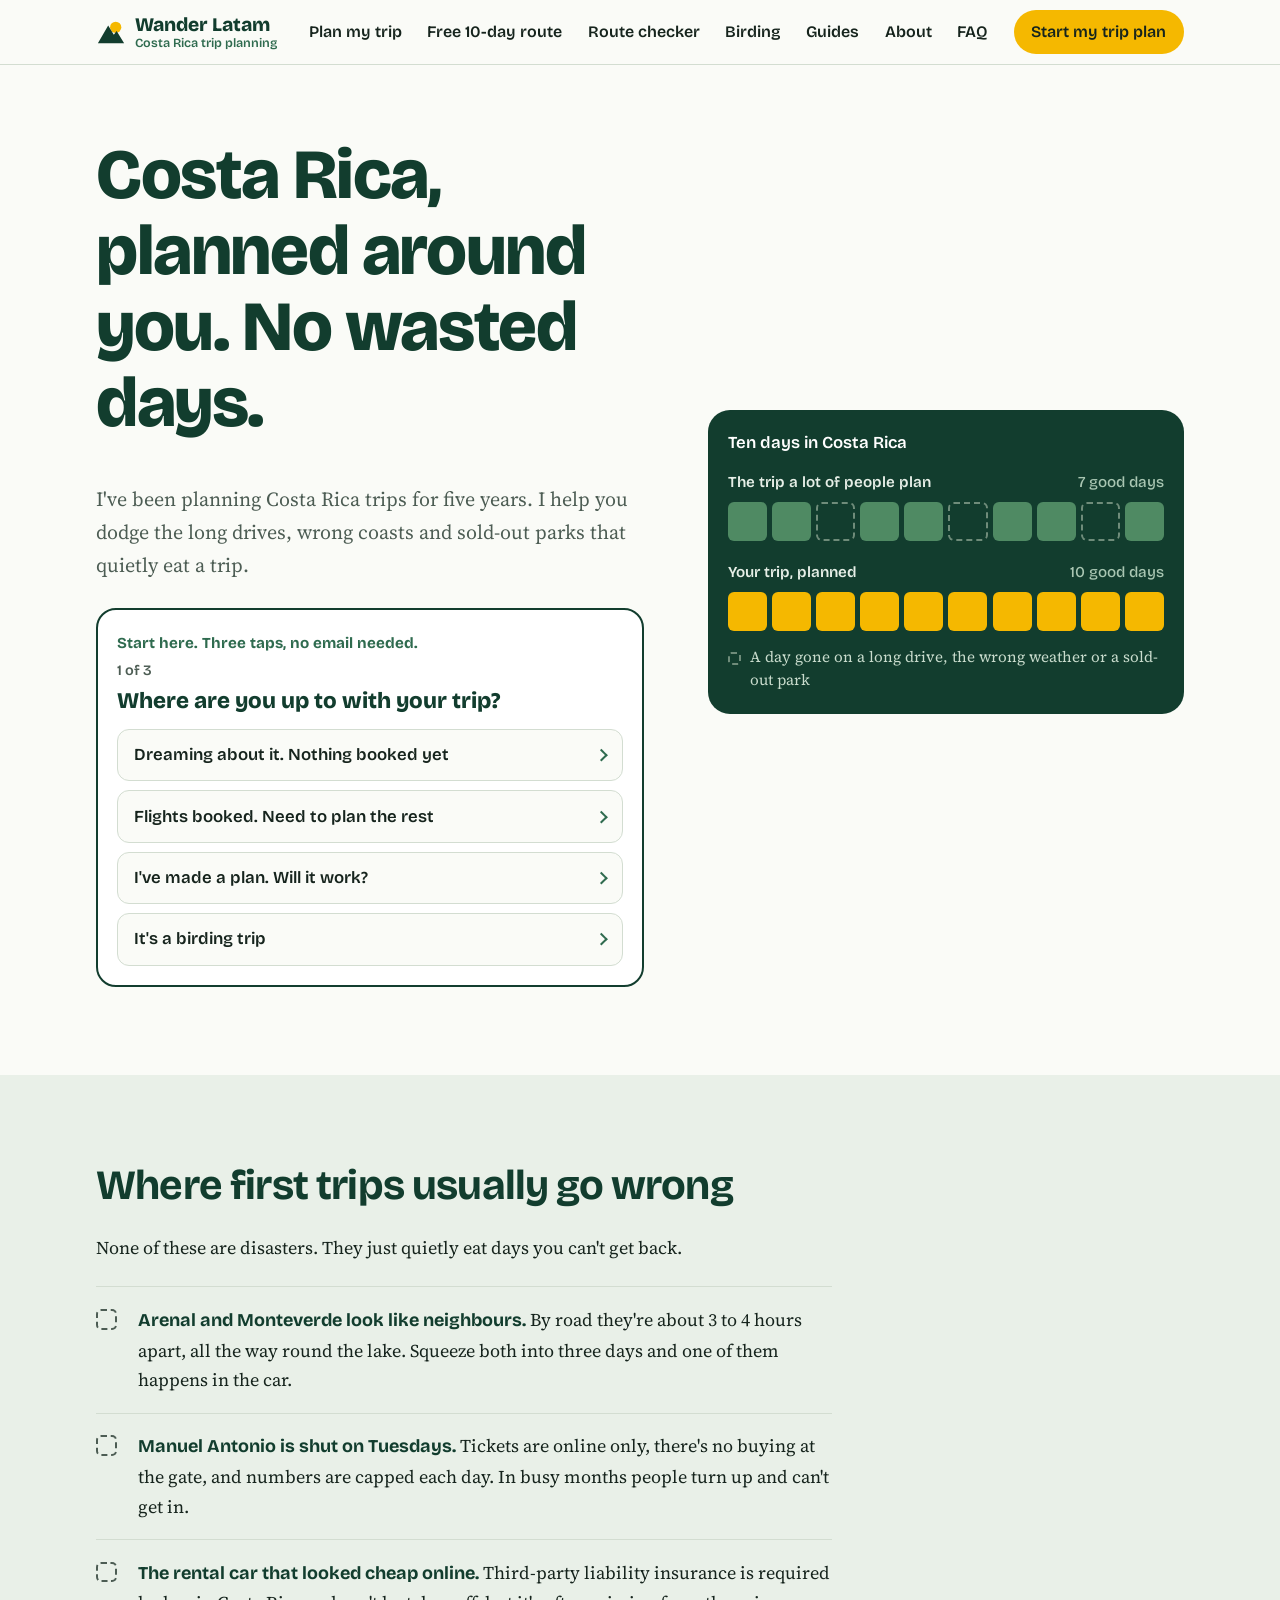
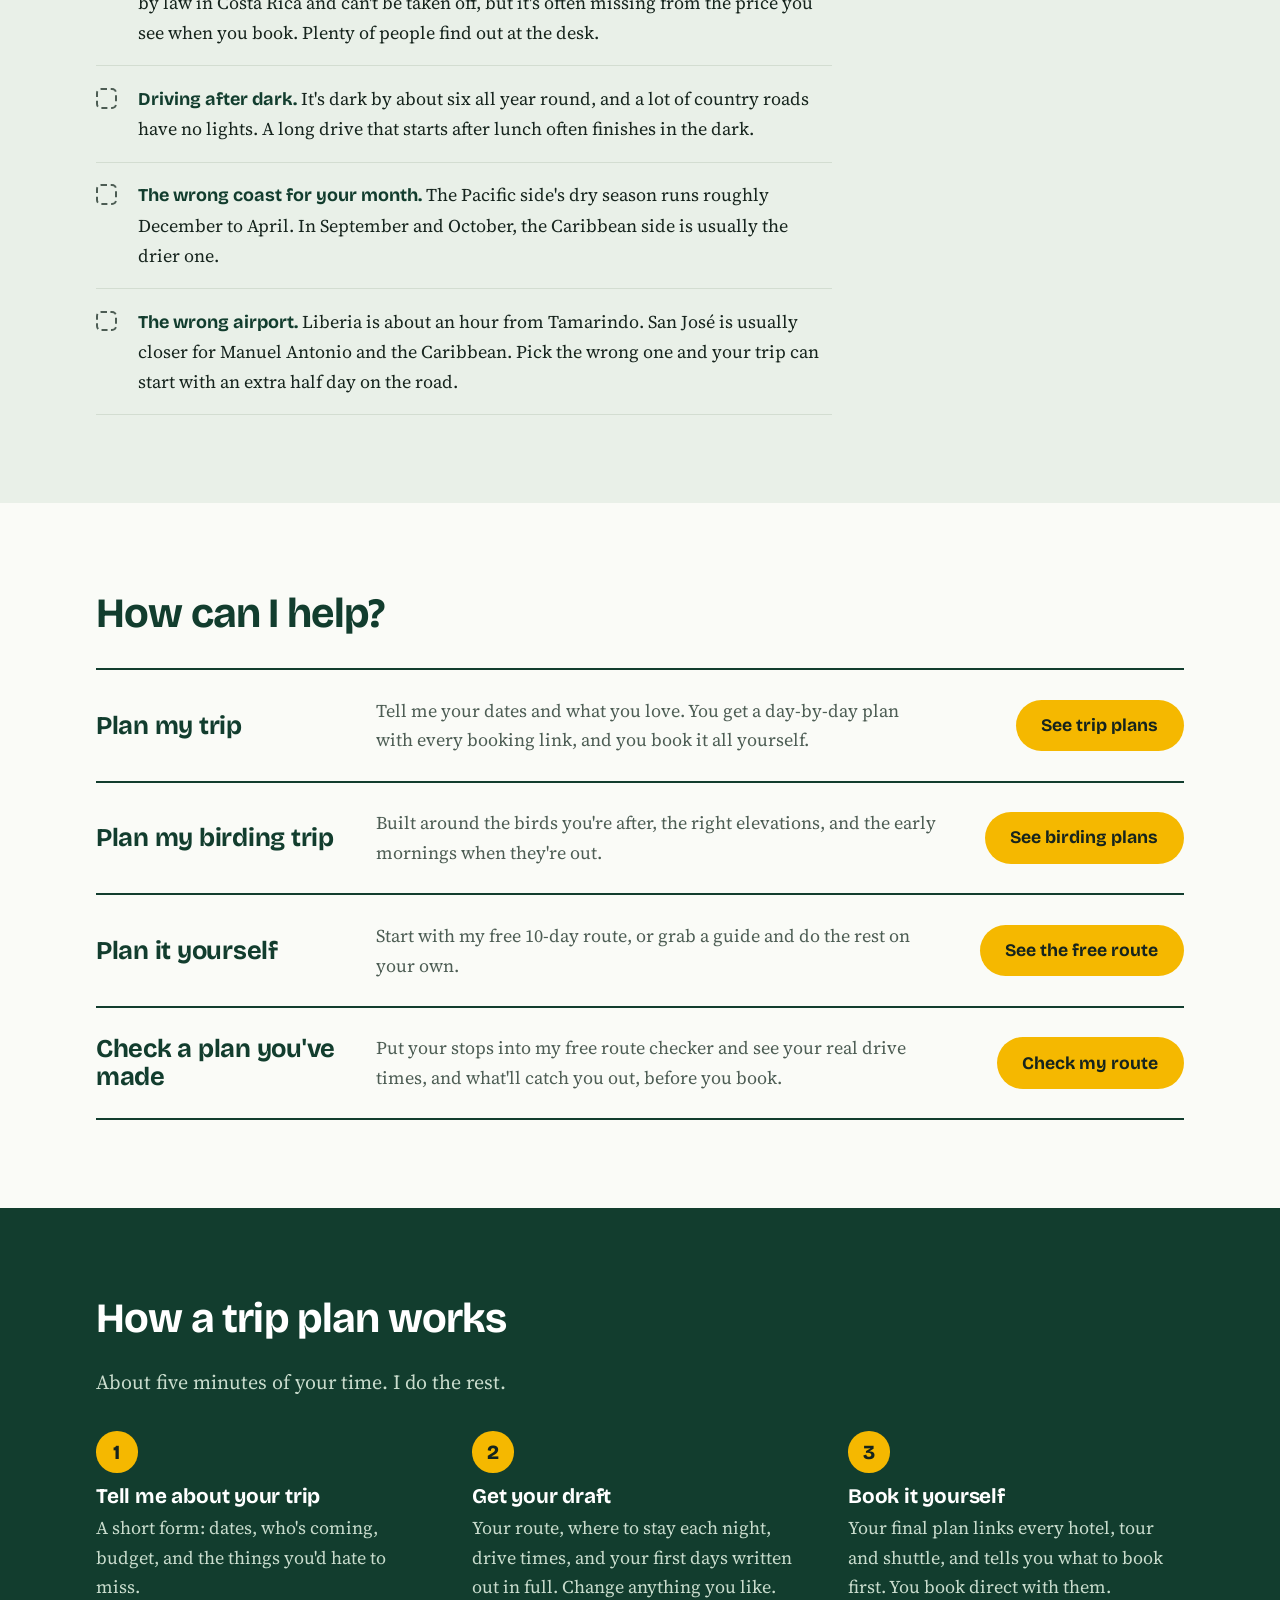
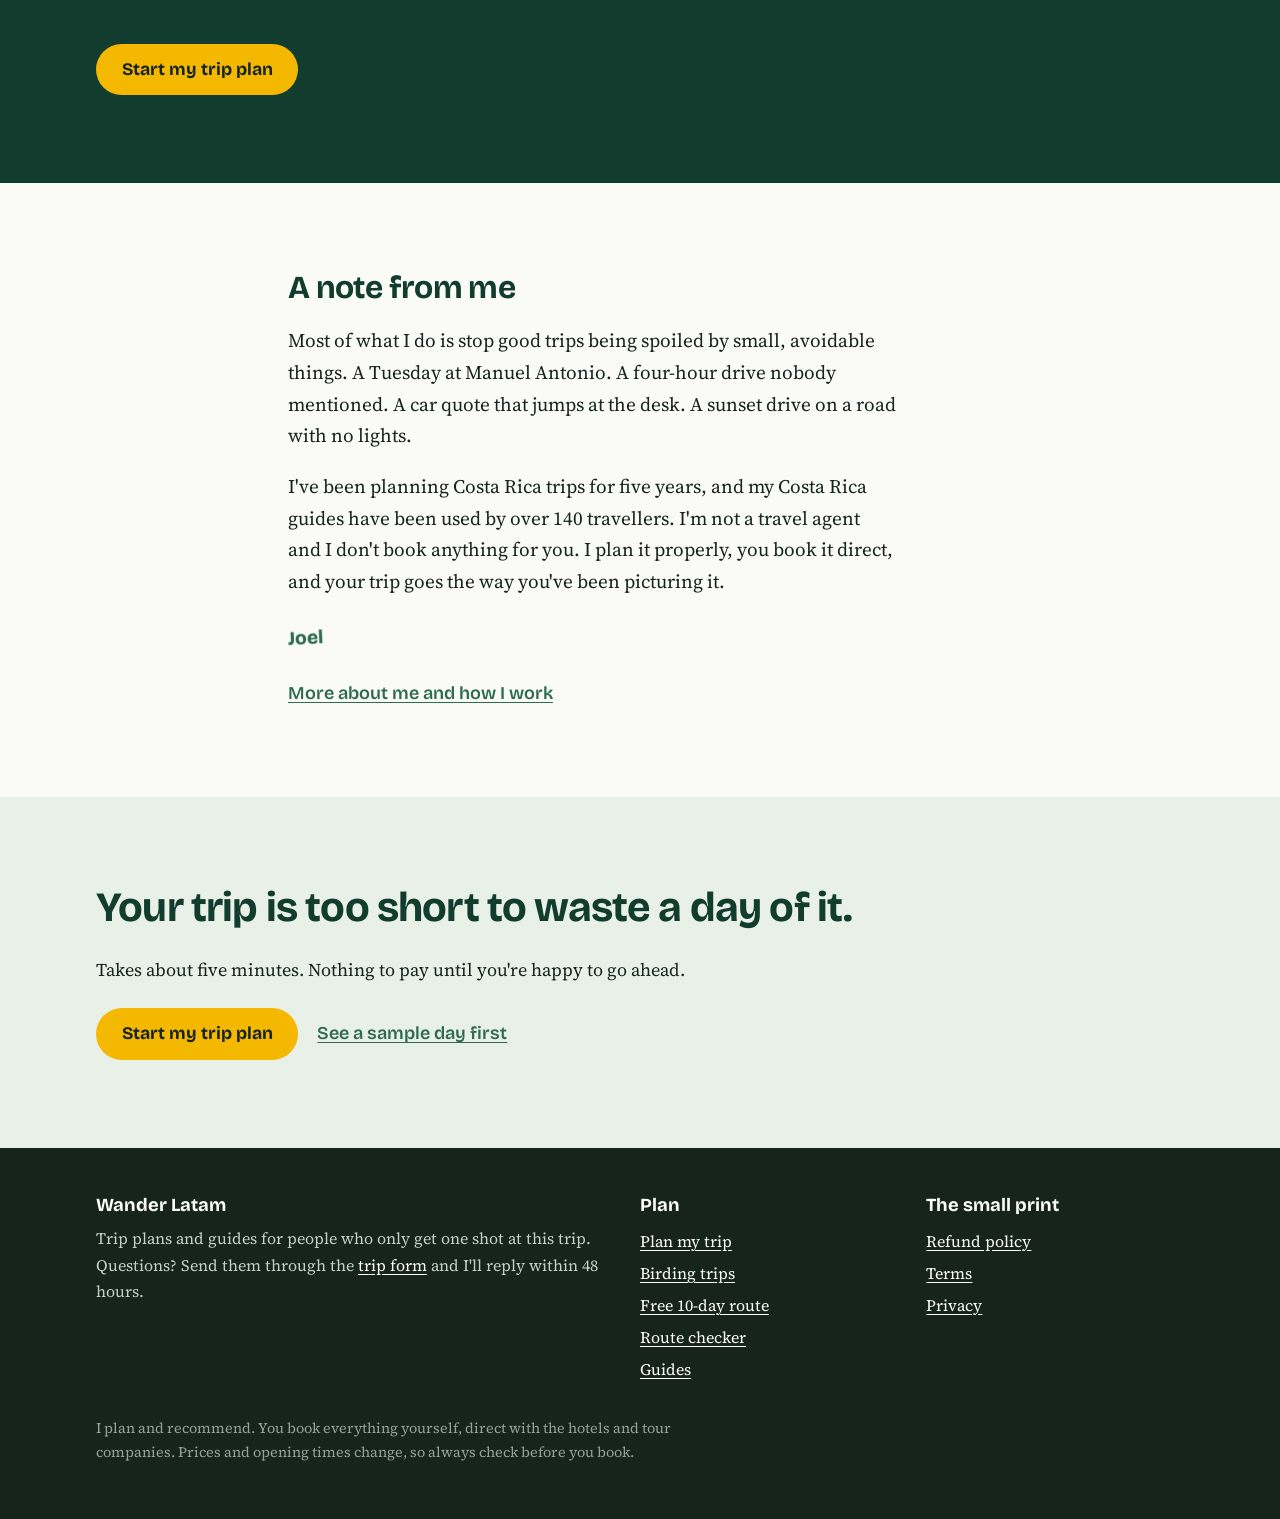
==== index.html @ 8125de7c "Wander Latam website Co-Authored-By: Claude Opus 5.5 <noreply@anthropic.com> Claude-Session: https:/" ====
<!doctype html>
<html lang="en">
<head>
<meta charset="utf-8">
<meta name="viewport" content="width=device-width, initial-scale=1">
<title>Wander Latam | Costa Rica trip plans built around you</title>
<meta name="description" content="Five years of planning Costa Rica trips. A day-by-day plan with every booking link, real drive times and the parks to book ahead. You book direct.">
<meta property="og:title" content="Wander Latam | Costa Rica trip plans built around you">
<meta property="og:description" content="Five years of planning Costa Rica trips. A day-by-day plan with every booking link, real drive times and the parks to book ahead. You book direct.">
<meta name="theme-color" content="#123d2e">
<link rel="preconnect" href="https://fonts.gstatic.com" crossorigin>
<link href="https://fonts.googleapis.com/css2?family=Bricolage+Grotesque:opsz,wght@12..96,500..800&family=Source+Serif+4:opsz,wght@8..60,400;8..60,600&display=swap" rel="stylesheet">
<link rel="stylesheet" href="assets/style.css">
<script src="assets/app.js" defer></script>
<script src="assets/tools.js" defer></script>
</head>
<body>
<div id="site-head"></div>
<main id="main">

<section class="hero">
  <div class="wrap hero-grid">
    <div>
      <h1>Costa Rica, planned around you. No wasted days.</h1>
      <p class="lead">I've been planning Costa Rica trips for five years. I help you dodge the long drives, wrong coasts and sold-out parks that quietly eat a trip.</p>
      <div class="chooser" id="chooser" aria-live="polite">
        <p class="chooser-kicker">Start here. Three taps, no email needed.</p>
        <div data-chooser-body>
          <div class="opts">
            <a class="opt" href="route.html">Dreaming about it. Nothing booked yet</a>
            <a class="opt" href="plan.html#form">Flights booked. Need to plan the rest</a>
            <a class="opt" href="check.html">I've made a plan. Will it work?</a>
            <a class="opt" href="birding.html">It's a birding trip</a>
          </div>
        </div>
      </div>
    </div>
    <div class="days" role="img" aria-label="Ten days in Costa Rica. The trip a lot of people plan loses about three days. A planned trip uses all ten.">
      <h2>Ten days in Costa Rica</h2>
      <div class="days-row">
        <div class="days-label"><span>The trip a lot of people plan</span><span>7 good days</span></div>
        <ul class="day-tiles"><li></li><li></li><li class="lost"></li><li></li><li></li><li class="lost"></li><li></li><li></li><li class="lost"></li><li></li></ul>
      </div>
      <div class="days-row yours">
        <div class="days-label"><span>Your trip, planned</span><span>10 good days</span></div>
        <ul class="day-tiles"><li class="good" style="--i:0"></li><li class="good" style="--i:1"></li><li class="good" style="--i:2"></li><li class="good" style="--i:3"></li><li class="good" style="--i:4"></li><li class="good" style="--i:5"></li><li class="good" style="--i:6"></li><li class="good" style="--i:7"></li><li class="good" style="--i:8"></li><li class="good" style="--i:9"></li></ul>
      </div>
      <ul class="days-key"><li>A day gone on a long drive, the wrong weather or a sold-out park</li></ul>
    </div>
  </div>
</section>

<section class="band-mist">
  <div class="wrap">
    <h2>Where first trips usually go wrong</h2>
    <p>None of these are disasters. They just quietly eat days you can't get back.</p>
    <ul class="losses">
      <li><strong>Arenal and Monteverde look like neighbours.</strong> By road they're about 3 to 4 hours apart, all the way round the lake. Squeeze both into three days and one of them happens in the car.</li>
      <li><strong>Manuel Antonio is shut on Tuesdays.</strong> Tickets are online only, there's no buying at the gate, and numbers are capped each day. In busy months people turn up and can't get in.</li>
      <li><strong>The rental car that looked cheap online.</strong> Third-party liability insurance is required by law in Costa Rica and can't be taken off, but it's often missing from the price you see when you book. Plenty of people find out at the desk.</li>
      <li><strong>Driving after dark.</strong> It's dark by about six all year round, and a lot of country roads have no lights. A long drive that starts after lunch often finishes in the dark.</li>
      <li><strong>The wrong coast for your month.</strong> The Pacific side's dry season runs roughly December to April. In September and October, the Caribbean side is usually the drier one.</li>
      <li><strong>The wrong airport.</strong> Liberia is about an hour from Tamarindo. San José is usually closer for Manuel Antonio and the Caribbean. Pick the wrong one and your trip can start with an extra half day on the road.</li>
    </ul>
  </div>
</section>

<section>
  <div class="wrap">
    <h2>How can I help?</h2>
    <ul class="doors">
      <li class="door">
        <h3>Plan my trip</h3>
        <p>Tell me your dates and what you love. You get a day-by-day plan with every booking link, and you book it all yourself.</p>
        <a class="btn" href="plan.html">See trip plans</a>
      </li>
      <li class="door">
        <h3>Plan my birding trip</h3>
        <p>Built around the birds you're after, the right elevations, and the early mornings when they're out.</p>
        <a class="btn" href="birding.html">See birding plans</a>
      </li>
      <li class="door">
        <h3>Plan it yourself</h3>
        <p>Start with my free 10-day route, or grab a guide and do the rest on your own.</p>
        <a class="btn" href="route.html">See the free route</a>
      </li>
      <li class="door">
        <h3>Check a plan you've made</h3>
        <p>Put your stops into my free route checker and see your real drive times, and what'll catch you out, before you book.</p>
        <a class="btn" href="check.html">Check my route</a>
      </li>
    </ul>
  </div>
</section>

<section class="band-canopy">
  <div class="wrap">
    <h2>How a trip plan works</h2>
    <p class="lead">About five minutes of your time. I do the rest.</p>
    <ol class="steps">
      <li><h3>Tell me about your trip</h3><p>A short form: dates, who's coming, budget, and the things you'd hate to miss.</p></li>
      <li><h3>Get your draft</h3><p>Your route, where to stay each night, drive times, and your first days written out in full. Change anything you like.</p></li>
      <li><h3>Book it yourself</h3><p>Your final plan links every hotel, tour and shuttle, and tells you what to book first. You book direct with them.</p></li>
    </ol>
    <div class="btn-row"><a class="btn" href="plan.html#form">Start my trip plan</a></div>
  </div>
</section>

<section>
  <div class="narrow note">
    <h2>A note from me</h2>
    <p>Most of what I do is stop good trips being spoiled by small, avoidable things. A Tuesday at Manuel Antonio. A four-hour drive nobody mentioned. A car quote that jumps at the desk. A sunset drive on a road with no lights.</p>
    <p>I've been planning Costa Rica trips for five years, and my Costa Rica guides have been used by over 140 travellers. I'm not a travel agent and I don't book anything for you. I plan it properly, you book it direct, and your trip goes the way you've been picturing it.</p>
    <p class="sign">Joel</p>
    <div class="btn-row"><a class="quiet-link" href="about.html">More about me and how I work</a></div>
  </div>
</section>

<section class="band-mist">
  <div class="wrap">
    <h2>Your trip is too short to waste a day of it.</h2>
    <p>Takes about five minutes. Nothing to pay until you're happy to go ahead.</p>
    <div class="btn-row"><a class="btn" href="plan.html#form">Start my trip plan</a><a class="quiet-link" href="plan.html#sample">See a sample day first</a></div>
  </div>
</section>
</main>
<div id="site-foot"></div>
</body>
</html>
---- assets/style.css ----
:root {
  --canopy: #123d2e;
  --moss: #2f6b4f;
  --fern: #4f8a63;
  --mist: #e9f0e8;
  --paper: #fafbf7;
  --toucan: #f5b800;
  --toucan-deep: #d99f00;
  --ink: #16241d;
  --muted: #4d5d54;
  --lost: #c6ccc4;
  --line: #d3ddd1;
  --display: "Bricolage Grotesque", "Helvetica Neue", Arial, sans-serif;
  --body: "Source Serif 4", Georgia, "Times New Roman", serif;
  --measure: 38rem;
  --wide: 68rem;
}

*,
*::before,
*::after { box-sizing: border-box; }

html { -webkit-text-size-adjust: 100%; }

body {
  margin: 0;
  background: var(--paper);
  color: var(--ink);
  font-family: var(--body);
  font-size: 1.125rem;
  line-height: 1.65;
  padding-bottom: 5rem;
}

@media (min-width: 900px) {
  body { padding-bottom: 0; }
}

img { max-width: 100%; display: block; }

a { color: var(--moss); text-underline-offset: 0.18em; }
a:hover { color: var(--canopy); }

:focus-visible {
  outline: 3px solid var(--toucan);
  outline-offset: 3px;
  border-radius: 4px;
}

h1, h2, h3 {
  font-family: var(--display);
  line-height: 1.08;
  letter-spacing: -0.02em;
  margin: 0 0 0.6em;
  color: var(--canopy);
}

h1 { font-size: clamp(2.4rem, 7vw, 4.4rem); font-weight: 800; }
h2 { font-size: clamp(1.75rem, 4.4vw, 2.6rem); font-weight: 700; }
h3 { font-size: 1.3rem; font-weight: 700; letter-spacing: -0.01em; }

p { margin: 0 0 1em; max-width: var(--measure); }

.wrap { width: min(100% - 2.5rem, var(--wide)); margin-inline: auto; }
.narrow { width: min(100% - 2.5rem, 44rem); margin-inline: auto; }

/* Header */
.site-head {
  position: sticky;
  top: 0;
  z-index: 20;
  background: rgba(250, 251, 247, 0.96);
  border-bottom: 1px solid var(--line);
}

.head-row {
  display: flex;
  align-items: center;
  justify-content: space-between;
  gap: 1rem;
  min-height: 4rem;
}

.brand {
  font-family: var(--display);
  font-weight: 800;
  font-size: 1.2rem;
  color: var(--canopy);
  text-decoration: none;
  line-height: 1;
  display: flex;
  align-items: center;
  gap: 0.55rem;
}

.brand small {
  display: block;
  font-weight: 600;
  font-size: 0.78rem;
  color: var(--moss);
  margin-top: 0.2rem;
  letter-spacing: 0;
}

.brand-mark { width: 30px; height: 30px; flex: none; }

.nav-toggle {
  font: 600 1rem var(--display);
  background: none;
  border: 2px solid var(--canopy);
  color: var(--canopy);
  border-radius: 999px;
  padding: 0.45rem 1rem;
  cursor: pointer;
}

.site-nav { display: none; }
.site-nav.open {
  display: block;
  position: absolute;
  left: 0;
  right: 0;
  top: 100%;
  background: var(--paper);
  border-bottom: 1px solid var(--line);
  padding: 0.5rem 1.25rem 1.25rem;
}

.site-nav ul { list-style: none; margin: 0; padding: 0; }
.site-nav a {
  display: block;
  font-family: var(--display);
  font-weight: 600;
  font-size: 1.15rem;
  color: var(--ink);
  text-decoration: none;
  padding: 0.7rem 0;
  border-bottom: 1px solid var(--line);
}
.site-nav a[aria-current="page"] { color: var(--moss); }

@media (min-width: 900px) {
  .nav-toggle { display: none; }
  .site-nav, .site-nav.open {
    display: block;
    position: static;
    padding: 0;
    border: 0;
    background: none;
  }
  .site-nav ul { display: flex; gap: 1.6rem; align-items: center; }
  .site-nav a { border: 0; padding: 0.3rem 0; font-size: 1rem; }
  .site-nav a.nav-cta {
    background: var(--toucan);
    color: var(--ink);
    padding: 0.55rem 1.1rem;
    border-radius: 999px;
  }
}

/* Buttons */
.btn {
  display: inline-block;
  font-family: var(--display);
  font-weight: 700;
  font-size: 1.1rem;
  text-decoration: none;
  background: var(--toucan);
  color: var(--ink);
  border: 0;
  border-radius: 999px;
  padding: 0.95rem 1.6rem;
  cursor: pointer;
  line-height: 1.2;
}
.btn:hover { background: var(--toucan-deep); color: var(--ink); }
.btn.secondary {
  background: transparent;
  border: 2px solid var(--canopy);
  color: var(--canopy);
  padding: 0.85rem 1.45rem;
}
.btn.secondary:hover { background: var(--canopy); color: var(--paper); }

.btn-row { display: flex; flex-wrap: wrap; gap: 0.8rem 1.2rem; align-items: center; margin-top: 1.5rem; }
.quiet-link { font-family: var(--display); font-weight: 600; }

/* Sticky mobile CTA */
.sticky-cta {
  position: fixed;
  left: 0.75rem;
  right: 0.75rem;
  bottom: 0.75rem;
  z-index: 30;
  text-align: center;
  box-shadow: 0 6px 24px rgba(18, 61, 46, 0.25);
  transform: translateY(160%);
  transition: transform 0.25s ease-out;
}
.sticky-cta.show { transform: none; }
@media (prefers-reduced-motion: reduce) { .sticky-cta { transition: none; } }
@media (min-width: 900px) { .sticky-cta { display: none; } }

/* Sections */
section { padding: 3.5rem 0; }
@media (min-width: 900px) { section { padding: 5.5rem 0; } }

.band-mist { background: var(--mist); }
.band-canopy { background: var(--canopy); color: #e6efe7; }
.band-canopy h2, .band-canopy h3 { color: #fff; }
.band-canopy a { color: var(--toucan); }
.band-canopy a.btn, .band-canopy a.btn:hover { color: var(--ink); }

.lead { font-size: 1.25rem; color: var(--muted); }
.band-canopy .lead { color: #c9dccd; }

/* Hero */
.hero { padding-top: 2.5rem; }
.hero-grid { display: grid; gap: 2.5rem; }
@media (min-width: 900px) {
  .hero { padding-top: 4.5rem; }
  .hero-grid { grid-template-columns: 1.15fr 1fr; align-items: center; gap: 4rem; }
}

/* The ten-day strip: the signature element */
.days {
  background: var(--canopy);
  color: #e6efe7;
  border-radius: 22px;
  padding: 1.5rem 1.25rem 1.4rem;
}
.days h2 {
  color: #fff;
  font-size: 1.05rem;
  letter-spacing: 0;
  margin-bottom: 1.1rem;
  font-weight: 600;
}
.days-row { margin-bottom: 1.2rem; }
.days-row:last-of-type { margin-bottom: 0.4rem; }
.days-label {
  font-family: var(--display);
  font-weight: 600;
  font-size: 0.95rem;
  margin-bottom: 0.45rem;
  display: flex;
  justify-content: space-between;
  gap: 1rem;
}
.days-label span:last-child { color: #a9c6b2; font-weight: 500; }
.day-tiles {
  display: grid;
  grid-template-columns: repeat(10, 1fr);
  gap: 5px;
  list-style: none;
  margin: 0;
  padding: 0;
}
.day-tiles li {
  aspect-ratio: 1;
  border-radius: 6px;
  background: var(--fern);
  position: relative;
}
.day-tiles li.good { background: var(--toucan); }
.day-tiles li.lost { background: transparent; border: 2px dashed #6f8c7a; }
.days-key {
  list-style: none;
  padding: 0;
  margin: 0.9rem 0 0;
  font-size: 0.95rem;
  color: #c9dccd;
  line-height: 1.5;
}
.days-key li { padding-left: 1.4rem; position: relative; }
.days-key li::before {
  content: "";
  position: absolute;
  left: 0;
  top: 0.4em;
  width: 0.8rem;
  height: 0.8rem;
  border: 2px dashed #6f8c7a;
  border-radius: 3px;
}

@media (prefers-reduced-motion: no-preference) {
  .days-row.yours .day-tiles li {
    animation: fill 0.5s ease-out both;
    animation-delay: calc(0.6s + var(--i) * 0.07s);
  }
  @keyframes fill {
    from { background: var(--fern); transform: scale(0.85); }
    to { background: var(--toucan); transform: scale(1); }
  }
}

/* Problem list */
.losses { list-style: none; padding: 0; margin: 1.5rem 0 0; max-width: 46rem; }
.losses li {
  padding: 1.1rem 0 1.1rem 2.6rem;
  border-top: 1px solid var(--line);
  position: relative;
}
.losses li:last-child { border-bottom: 1px solid var(--line); }
.losses li::before {
  content: "";
  position: absolute;
  left: 0;
  top: 1.35rem;
  width: 1.3rem;
  height: 1.3rem;
  border: 2px dashed var(--muted);
  border-radius: 5px;
}
.losses strong { font-family: var(--display); font-weight: 700; color: var(--canopy); }

/* Doors: three routes, stacked rows not cards */
.doors { list-style: none; padding: 0; margin: 2rem 0 0; }
.door {
  display: grid;
  gap: 0.6rem;
  padding: 1.6rem 0;
  border-top: 2px solid var(--canopy);
}
.door:last-child { border-bottom: 2px solid var(--canopy); }
.door h3 { margin: 0; font-size: 1.6rem; }
.door p { margin: 0; color: var(--muted); }
.door .btn { justify-self: start; margin-top: 0.4rem; }
@media (min-width: 900px) {
  .door { grid-template-columns: 15rem 1fr 13rem; align-items: center; gap: 2.5rem; }
  .door .btn { margin: 0; justify-self: end; }
}

/* Steps (a real sequence) */
.steps { list-style: none; padding: 0; margin: 2rem 0 0; counter-reset: step; display: grid; gap: 1.8rem; }
@media (min-width: 900px) { .steps { grid-template-columns: repeat(3, 1fr); gap: 2.5rem; } }
.steps li { counter-increment: step; }
.steps li::before {
  content: counter(step);
  display: grid;
  place-items: center;
  width: 2.6rem;
  height: 2.6rem;
  border-radius: 50%;
  background: var(--toucan);
  color: var(--ink);
  font: 800 1.25rem var(--display);
  margin-bottom: 0.8rem;
}
.steps h3 { margin-bottom: 0.3rem; }
.steps p { color: var(--muted); }
.band-canopy .steps p { color: #c9dccd; }

/* Plain lists */
.ticks { list-style: none; padding: 0; margin: 1.2rem 0 0; max-width: 44rem; }
.ticks li { padding: 0.45rem 0 0.45rem 2rem; position: relative; }
.ticks li::before {
  content: "";
  position: absolute;
  left: 0.2rem;
  top: 0.95rem;
  width: 0.95rem;
  height: 0.55rem;
  border-left: 3px solid var(--moss);
  border-bottom: 3px solid var(--moss);
  transform: rotate(-45deg);
}
.band-canopy .ticks li::before { border-color: var(--toucan); }

/* Proof */
.proof {
  font-family: var(--display);
  font-size: clamp(1.5rem, 4vw, 2.2rem);
  font-weight: 700;
  color: var(--canopy);
  line-height: 1.2;
  max-width: 34rem;
  margin: 0;
}

/* Prices */
.price-table { width: 100%; border-collapse: collapse; margin: 1.5rem 0 0.8rem; max-width: 46rem; }
.price-table th, .price-table td { text-align: left; padding: 1rem 0.5rem 1rem 0; border-bottom: 1px solid var(--line); vertical-align: top; }
.price-table th { font-family: var(--display); font-weight: 700; color: var(--canopy); font-size: 1.1rem; }
.price-table td.amt { text-align: right; white-space: nowrap; font-family: var(--display); font-weight: 800; font-size: 1.3rem; color: var(--canopy); }
.price-table .sub { display: block; font-family: var(--body); font-weight: 400; font-size: 1rem; color: var(--muted); }
.price-note { font-size: 0.95rem; color: var(--muted); }

.currency-pick {
  display: inline-flex;
  align-items: center;
  gap: 0.5rem;
  font-size: 0.95rem;
  color: var(--muted);
}
.currency-pick select {
  font: 600 0.95rem var(--display);
  padding: 0.35rem 0.6rem;
  border: 1.5px solid var(--line);
  border-radius: 8px;
  background: #fff;
  color: var(--ink);
}

/* Promise */
.promise {
  border-left: 6px solid var(--toucan);
  padding: 0.4rem 0 0.4rem 1.3rem;
  font-family: var(--display);
  font-weight: 600;
  font-size: 1.35rem;
  line-height: 1.35;
  color: var(--canopy);
  max-width: 40rem;
  margin: 1.5rem 0;
}

/* Sample day: shaped like a real plan page */
.sample {
  background: #fff;
  border: 1px solid var(--line);
  border-radius: 18px;
  padding: 1.6rem 1.3rem;
  max-width: 44rem;
  margin-top: 1.5rem;
}
.sample h3 { font-size: 1.5rem; margin-bottom: 0.3rem; }
.sample .stay { color: var(--muted); margin-bottom: 1.2rem; }
.timeline { list-style: none; padding: 0; margin: 0; }
.timeline li { display: grid; grid-template-columns: 5.2rem 1fr; gap: 0.8rem; padding: 0.85rem 0; border-top: 1px solid var(--line); }
.timeline time { font-family: var(--display); font-weight: 800; color: var(--moss); }
.timeline p { margin: 0; }
.sample .plan-b { margin-top: 1rem; padding: 1rem; background: var(--mist); border-radius: 12px; }
.sample .plan-b p { margin: 0 0 0.4rem; }
.sample .plan-b p:last-child { margin: 0; }
.tag { font-family: var(--display); font-weight: 700; color: var(--canopy); }

/* Form */
.trip-form {
  background: #fff;
  border: 1px solid var(--line);
  border-radius: 18px;
  padding: 1.6rem 1.3rem;
  max-width: 40rem;
}
.progress { display: flex; gap: 6px; margin-bottom: 1.4rem; }
.progress span { flex: 1; height: 6px; border-radius: 3px; background: var(--line); }
.progress span.done { background: var(--moss); }
.step-title { font-family: var(--display); font-weight: 700; font-size: 1.4rem; color: var(--canopy); margin: 0 0 1rem; }
.field { margin-bottom: 1.3rem; border: 0; padding: 0; }
.field > label:not(.choice), .field legend {
  display: block;
  font-family: var(--display);
  font-weight: 700;
  font-size: 1.05rem;
  margin-bottom: 0.45rem;
  color: var(--ink);
  padding: 0;
}
.field input[type="text"],
.field input[type="email"],
.field select,
.field textarea {
  width: 100%;
  font: 1.05rem var(--body);
  padding: 0.8rem 0.9rem;
  border: 1.5px solid #b9c6b7;
  border-radius: 10px;
  background: #fff;
  color: var(--ink);
}
.field textarea { min-height: 8rem; resize: vertical; }
.field input:focus, .field select:focus, .field textarea:focus { border-color: var(--moss); outline: 3px solid rgba(245, 184, 0, 0.55); outline-offset: 1px; }
.choice { display: flex; align-items: flex-start; gap: 0.7rem; padding: 0.75rem 0.9rem; border: 1.5px solid var(--line); border-radius: 10px; margin-bottom: 0.5rem; cursor: pointer; }
.choice input { margin-top: 0.35rem; width: 1.15rem; height: 1.15rem; accent-color: var(--moss); flex: none; }
.choice:has(input:checked) { border-color: var(--moss); background: var(--mist); }
.hint { font-size: 0.95rem; color: var(--muted); margin: 0.3rem 0 0; }
.form-nav { display: flex; gap: 0.8rem; justify-content: space-between; align-items: center; margin-top: 1.5rem; flex-wrap: wrap; }
.form-error { color: #8a2c12; font-weight: 600; margin: 0.8rem 0 0; }
.form-done h3 { font-size: 1.6rem; }
.optional { font-weight: 500; color: var(--muted); font-size: 0.95rem; }

/* FAQ */
.faq details { border-top: 1px solid var(--line); padding: 1rem 0; max-width: 44rem; }
.faq details:last-child { border-bottom: 1px solid var(--line); }
.faq summary {
  font-family: var(--display);
  font-weight: 700;
  font-size: 1.15rem;
  color: var(--canopy);
  cursor: pointer;
  list-style: none;
  padding-right: 2rem;
  position: relative;
}
.faq summary::-webkit-details-marker { display: none; }
.faq summary::after {
  content: "+";
  position: absolute;
  right: 0.2rem;
  top: -0.1rem;
  font-size: 1.5rem;
  color: var(--moss);
}
.faq details[open] summary::after { content: "\2212"; }
.faq details p { margin: 0.8rem 0 0; }

/* Guides */
.guide { display: grid; gap: 1.5rem; padding: 2.2rem 0; border-top: 2px solid var(--canopy); }
.guide:last-of-type { border-bottom: 2px solid var(--canopy); }
@media (min-width: 900px) { .guide { grid-template-columns: 15rem 1fr; gap: 3rem; } }
.cover {
  aspect-ratio: 3 / 4;
  border-radius: 10px;
  padding: 1.2rem;
  display: flex;
  flex-direction: column;
  justify-content: space-between;
  font-family: var(--display);
  max-width: 15rem;
}
.cover.first { background: var(--canopy); color: #fff; }
.cover.bird { background: var(--toucan); color: var(--canopy); }
.cover b { font-size: 1.45rem; line-height: 1.1; font-weight: 800; }
.cover span { font-size: 0.9rem; font-weight: 600; }
.status { font-family: var(--display); font-weight: 700; color: var(--moss); }

/* Footer */
.site-foot { background: var(--ink); color: #c5d1c8; padding: 3rem 0 2.5rem; font-size: 1rem; }
.site-foot a { color: #fff; }
.foot-grid { display: grid; gap: 1.8rem; }
@media (min-width: 900px) { .foot-grid { grid-template-columns: 2fr 1fr 1fr; } }
.site-foot h2 { color: #fff; font-size: 1.15rem; letter-spacing: 0; margin-bottom: 0.6rem; }
.site-foot ul { list-style: none; margin: 0; padding: 0; line-height: 2; }
.small { font-size: 0.9rem; color: #93a59a; margin-top: 2rem; }

/* Prose pages */
.prose h2 { margin-top: 2rem; font-size: 1.6rem; }
.prose ul { padding-left: 1.2rem; max-width: var(--measure); }
.page-head { padding-top: 2.5rem; padding-bottom: 1rem; }
@media (min-width: 900px) { .page-head { padding-top: 4rem; } }

.visually-hidden {
  position: absolute !important;
  width: 1px; height: 1px;
  overflow: hidden;
  clip: rect(0 0 0 0);
  white-space: nowrap;
}

/* Note from Joel */
.note h2 { font-size: clamp(1.5rem, 3.6vw, 2rem); }
.note p { font-size: 1.2rem; }
.sign {
  font-family: var(--display);
  font-weight: 800;
  font-size: 1.6rem;
  color: var(--moss);
  margin: 0.4rem 0 0;
  transform: rotate(-3deg);
  transform-origin: left;
  display: inline-block;
}

/* Free route */
.route { list-style: none; padding: 0; margin: 0; position: relative; }
.route li {
  position: relative;
  padding: 0 0 2.4rem 2.6rem;
  border-left: 3px solid var(--line);
  margin-left: 0.7rem;
}
.route li:last-child { border-left-color: transparent; padding-bottom: 0; }
.route li::before {
  content: "";
  position: absolute;
  left: -0.8rem;
  top: 0.15rem;
  width: 1.3rem;
  height: 1.3rem;
  border-radius: 50%;
  background: var(--toucan);
  border: 3px solid var(--paper);
  box-shadow: 0 0 0 2px var(--toucan);
}
.route h2 { font-size: clamp(1.4rem, 3.4vw, 1.8rem); margin-bottom: 0.3rem; }
.route .nights { font-family: var(--display); font-weight: 700; color: var(--moss); margin: 0 0 0.2rem; }
.route .drive {
  display: inline-block;
  font-family: var(--display);
  font-weight: 600;
  font-size: 0.98rem;
  background: var(--mist);
  color: var(--canopy);
  border-radius: 8px;
  padding: 0.3rem 0.65rem;
  margin: 0 0 0.8rem;
}
.callout {
  margin-top: 3rem;
  background: var(--canopy);
  color: #e6efe7;
  border-radius: 20px;
  padding: 1.8rem 1.4rem;
}
.callout h2 { color: #fff; font-size: 1.6rem; }
.callout p { color: #c9dccd; }
.callout .quiet-link { color: var(--toucan); }

.price-big { font-family: var(--display); font-weight: 800; font-size: 1.4rem; color: var(--canopy); }
.cover.dark { background: #2a3b33; color: #e6efe7; }

/* Trip kinds */
.kinds { list-style: none; padding: 0; margin: 1.5rem 0 0; display: grid; gap: 1.6rem; }
@media (min-width: 900px) { .kinds { grid-template-columns: repeat(2, 1fr); gap: 2rem 3rem; } }
.kinds li { border-top: 2px solid var(--canopy); padding-top: 1rem; }
.kinds h3 { margin-bottom: 0.3rem; }
.kinds p { margin: 0; color: var(--muted); }

/* Example request */
.example { display: grid; gap: 1.8rem; margin-top: 1.5rem; }
@media (min-width: 900px) { .example { grid-template-columns: 1fr 1fr; gap: 3rem; } }
.example blockquote {
  margin: 0.5rem 0 0;
  background: #fff;
  border: 1px solid var(--line);
  border-radius: 16px 16px 16px 4px;
  padding: 1.1rem 1.2rem;
  font-style: italic;
}
.example .tag { margin: 0; }

/* Places list */
.places { margin: 1.2rem 0 0; }
.places dt { font-family: var(--display); font-weight: 700; color: var(--canopy); font-size: 1.15rem; margin-top: 1.2rem; }
.places dd { margin: 0.2rem 0 0; max-width: var(--measure); }

/* Pricing extras and quote */
.price-table tr.pick th, .price-table tr.pick td { background: var(--mist); }
.price-table tr.pick th { padding-left: 0.8rem; border-radius: 10px 0 0 10px; }
.price-table tr.pick td { padding-right: 0.8rem; border-radius: 0 10px 10px 0; }
.extras { list-style: none; padding: 0; margin: 0.6rem 0 1.4rem; max-width: 46rem; }
.extras li { padding: 0.4rem 0; color: var(--muted); }
.extras b { color: var(--canopy); font-family: var(--display); }
.quote {
  border: 2px solid var(--moss);
  background: var(--mist);
  border-radius: 14px;
  padding: 1rem 1.1rem;
  margin: 1.2rem 0 0.4rem;
}
.quote p { margin: 0 0 0.35rem; }
.quote p:last-child { margin: 0; }
.quote .q-price { font-family: var(--display); font-weight: 800; font-size: 1.5rem; color: var(--canopy); }
.quote .q-small { font-size: 0.95rem; color: var(--muted); }
.form-done .quote { margin-top: 1.2rem; }

/* ---------- start-here chooser ---------- */
.chooser{background:#fff;border:2px solid var(--canopy);border-radius:20px;padding:1.3rem 1.2rem 1.2rem;margin-top:1.6rem;max-width:36rem}
.chooser-kicker{font-family:var(--display);font-weight:700;font-size:0.95rem;color:var(--moss);margin:0 0 0.2rem}
.chooser-count{font-family:var(--display);font-weight:600;font-size:0.9rem;color:var(--muted);margin:0 0 0.3rem}
.chooser-q{font-family:var(--display);font-weight:800;font-size:1.4rem;line-height:1.2;color:var(--canopy);margin:0 0 0.9rem}
.opts{display:grid;gap:0.55rem}
.opt{display:block;width:100%;text-align:left;font:600 1.05rem var(--display);color:var(--ink);background:var(--paper);border:1.5px solid var(--line);border-radius:12px;padding:0.9rem 2.4rem 0.9rem 1rem;cursor:pointer;position:relative;line-height:1.3}
.opt::after{content:"";position:absolute;right:1rem;top:50%;width:0.55rem;height:0.55rem;border-right:2.5px solid var(--moss);border-top:2.5px solid var(--moss);transform:translateY(-50%) rotate(45deg)}
.opt:hover,.opt:focus-visible{border-color:var(--moss);background:var(--mist)}
.chooser-back{background:none;border:0;font:600 0.95rem var(--display);color:var(--moss);text-decoration:underline;text-underline-offset:0.18em;padding:0.8rem 0 0;cursor:pointer}
.chooser-echo{font-style:italic;color:var(--muted)}
.chooser-tips{background:var(--mist);border-radius:14px;padding:1rem 1.1rem;margin:0 0 1rem}
.chooser-tips .tag{margin:0 0 0.4rem}
.chooser-tips ol{margin:0;padding-left:1.2rem}
.chooser-tips li{margin-bottom:0.5rem}
.chooser-tips li:last-child{margin-bottom:0}
.chooser-alt{font-size:1rem;color:var(--muted);margin:1rem 0 0}
.chooser .btn-row{margin-top:0.8rem}

/* ---------- route checker ---------- */
.checker{background:#fff;border:1px solid var(--line);border-radius:18px;padding:1.4rem 1.2rem;max-width:44rem}
.checker .field select{width:100%}
.stops{list-style:none;margin:0 0 0.8rem;padding:0;counter-reset:stop}
.stop{display:grid;grid-template-columns:1fr auto;gap:0.5rem 0.8rem;align-items:center;padding:0.8rem 0;border-top:1px solid var(--line);counter-increment:stop}
.stop select{grid-column:1 / -1;font:1.05rem var(--body);padding:0.75rem 0.9rem;border:1.5px solid #b9c6b7;border-radius:10px;background:#fff;color:var(--ink);width:100%}
.nights-pick{display:flex;align-items:center;gap:0.6rem;font-family:var(--display)}
.nights-pick button{width:2.6rem;height:2.6rem;border-radius:50%;border:2px solid var(--canopy);background:#fff;color:var(--canopy);font:700 1.3rem var(--display);cursor:pointer;line-height:1}
.nights-pick span{min-width:5.2rem;text-align:center}
.stop-x{background:none;border:0;color:var(--muted);font:600 0.95rem var(--display);text-decoration:underline;cursor:pointer;justify-self:end}
.add-stop{background:none;border:2px dashed var(--moss);color:var(--moss);font:700 1rem var(--display);border-radius:12px;padding:0.8rem 1rem;width:100%;cursor:pointer;margin-bottom:1.3rem}
.checker-result{margin-top:2rem;max-width:44rem}
.verdict{border-radius:16px;padding:1.2rem 1.2rem 1rem;margin-bottom:1.2rem}
.verdict p{margin:0 0 0.3rem}
.verdict-title{font-family:var(--display);font-weight:800;font-size:1.7rem;line-height:1.15}
.v-good{background:#e2efe1;border:2px solid var(--moss)}
.v-good .verdict-title{color:var(--canopy)}
.v-warn{background:#fff6dc;border:2px solid var(--toucan)}
.v-warn .verdict-title{color:#6b4e00}
.v-bad{background:#fbe9e3;border:2px solid #c0573a}
.v-bad .verdict-title{color:#8a2c12}
.stats{display:grid;grid-template-columns:repeat(2,1fr);gap:0.6rem;margin:0 0 1.6rem}
@media (min-width:700px){.stats{grid-template-columns:repeat(4,1fr)}}
.stats div{background:var(--mist);border-radius:12px;padding:0.7rem 0.8rem}
.stats dt{font-size:0.9rem;color:var(--muted)}
.stats dd{margin:0;font:800 1.45rem var(--display);color:var(--canopy)}
.legs{list-style:none;padding:0;margin:0 0 1.6rem}
.legs li{display:flex;justify-content:space-between;gap:1rem;padding:0.6rem 0;border-bottom:1px solid var(--line)}
.legs b{font-family:var(--display);white-space:nowrap;color:var(--canopy)}
.flags{list-style:none;padding:0;margin:0 0 1.6rem}
.flags li{padding:0.8rem 0.9rem 0.8rem 1.1rem;border-left:5px solid var(--toucan);background:#fffaf0;border-radius:0 10px 10px 0;margin-bottom:0.6rem}
.flags li.f-bad{border-left-color:#c0573a;background:#fdf3ef}
.flags li.f-tip{border-left-color:var(--moss);background:var(--mist)}
.checker-result h3{margin-top:0.4rem}
.checker-result .callout h3{color:#fff;font-size:1.5rem}
.checker-result .callout .chooser-alt{color:#c9dccd}
.checker-result .callout .chooser-alt a{color:var(--toucan)}

/* ---------- guide landing ---------- */
.guide-hero{display:grid;gap:2rem}
@media (min-width:900px){.guide-hero{grid-template-columns:1.2fr 1fr;align-items:center;gap:4rem}}
.guide-hero .cover{max-width:17rem;width:100%;box-shadow:0 18px 40px rgba(18,61,46,0.22)}
.buy-box{display:flex;flex-wrap:wrap;align-items:center;gap:0.8rem 1.4rem;margin-top:1.4rem}
.buy-box .price-big{font-size:1.8rem}
.buy-meta{font-size:0.95rem;color:var(--muted);margin:0.6rem 0 0}
.fit{display:grid;gap:1.5rem;margin-top:1.5rem}
@media (min-width:900px){.fit{grid-template-columns:1fr 1fr;gap:3rem}}
.fit h3{margin-bottom:0.4rem}
.fit ul{margin:0;padding-left:1.2rem}
.fit li{margin-bottom:0.4rem}
.ladder{list-style:none;padding:0;margin:1.5rem 0 0;max-width:46rem;border-radius:18px;overflow:hidden}
.ladder li{padding:1.1rem 1.2rem;color:#fff}
.ladder li:nth-child(1){background:#2a3b33}
.ladder li:nth-child(2){background:var(--canopy)}
.ladder li:nth-child(3){background:var(--moss)}
.ladder .band{font-family:var(--display);font-weight:800;font-size:1.15rem;margin:0}
.ladder .alt{font-family:var(--display);font-weight:600;color:var(--toucan);font-size:0.95rem;margin:0 0 0.3rem}
.ladder p{margin:0;color:#dfeae1}
.from-guide{font-size:0.95rem;color:var(--muted);margin-top:0.7rem}
.tool-card{border-top:2px solid var(--canopy);padding:1.6rem 0}
.tool-card:last-child{border-bottom:2px solid var(--canopy)}
.tool-card .label{font-family:var(--display);font-weight:700;font-size:0.9rem;color:var(--moss);margin:0 0 0.2rem;text-transform:uppercase;letter-spacing:0.06em}
a.opt{text-decoration:none}
.chooser,.checker-result{scroll-margin-top:5.5rem}
.tpl-label{font-family:var(--display);font-weight:700;font-size:0.95rem;color:var(--moss);margin:0 0 0.5rem}
.tpl-row{display:flex;flex-wrap:wrap;gap:0.45rem;margin-bottom:1.4rem}
.tpl{font:600 0.95rem var(--display);color:var(--canopy);background:var(--mist);border:1.5px solid var(--line);border-radius:999px;padding:0.5rem 0.9rem;cursor:pointer}
.tpl:hover{border-color:var(--moss)}
.stop{grid-template-columns:1fr auto}
.stop-tools{grid-column:1 / -1;display:flex;gap:0.4rem;align-items:center}
.stop-move{width:2.2rem;height:2.2rem;border-radius:8px;border:1.5px solid var(--line);background:#fff;color:var(--canopy);font:700 1rem var(--display);cursor:pointer}
.stop-tools .stop-x{margin-left:auto}
.verdict{display:flex;gap:1rem;align-items:center}
.score{flex:none;width:5.2rem;height:5.2rem;border-radius:50%;background:#fff;display:flex;align-items:baseline;justify-content:center;padding-top:1.35rem;font-family:var(--display)}
.score b{font-size:1.9rem;font-weight:800;line-height:1}
.score span{font-size:0.85rem;font-weight:700;color:var(--muted)}
.v-good .score b{color:var(--canopy)}.v-warn .score b{color:#6b4e00}.v-bad .score b{color:#8a2c12}
.route-map{display:block;width:100%;max-width:34rem;height:auto;margin:0 0 1.6rem;background:#fff;border:1px solid var(--line);border-radius:16px}
.m-land{fill:var(--mist);stroke:var(--fern);stroke-width:1.5}
.m-line{fill:none;stroke:var(--canopy);stroke-width:3.5;stroke-linejoin:round;stroke-linecap:round;stroke-dasharray:9 7}
.m-stop{fill:var(--toucan);stroke:#fff;stroke-width:3}
.m-num{font:800 15px var(--display);fill:var(--ink);text-anchor:middle}
.m-label{font:700 15px var(--display);fill:var(--canopy);paint-order:stroke;stroke:#fff;stroke-width:4px}
.m-air{fill:var(--canopy)}
.m-airlabel{font-size:13px}
.m-sea{font:italic 16px var(--body);fill:#7f9a88}
.days-sum{margin:0 0 0.7rem}
.trip-days{list-style:none;padding:0;margin:0 0 0.7rem;display:grid;grid-template-columns:repeat(auto-fill,minmax(2.3rem,1fr));gap:6px;max-width:34rem}
.trip-days li{aspect-ratio:1;border-radius:8px;display:flex;align-items:flex-end;justify-content:flex-start;padding:0.2rem 0.3rem;font:700 0.75rem var(--display)}
.trip-days li span{opacity:0.75}
.t-full{background:var(--toucan);color:var(--ink)}
.t-short{background:#cfe3d2;color:var(--canopy)}
.t-half{background:var(--fern);color:#fff}
.t-lost{background:transparent;border:2px dashed #8a9b90;color:var(--muted)}
.trip-key{list-style:none;padding:0;margin:0 0 1.8rem;display:flex;flex-wrap:wrap;gap:0.4rem 1rem;font-size:0.9rem;color:var(--muted)}
.trip-key li{display:flex;align-items:center;gap:0.4rem;background:none;border:0}
.trip-key li::before{content:"";width:0.95rem;height:0.95rem;border-radius:4px;display:inline-block}
.trip-key li.t-full::before{background:var(--toucan)}.trip-key li.t-short::before{background:#cfe3d2}.trip-key li.t-half::before{background:var(--fern)}.trip-key li.t-lost::before{border:2px dashed #8a9b90}
.better{background:#fff;border:2px solid var(--moss);border-radius:14px;padding:1rem 1.1rem;margin:0 0 1.8rem;max-width:44rem}
.better p{margin:0 0 0.7rem}
.legs li span small{display:block;font-size:0.88rem;color:var(--muted)}
.wx b{font-weight:600;font-family:var(--body);text-align:right}
.wx b.w0{color:var(--moss)}.wx b.w1{color:#6b4e00}.wx b.w2{color:#8a2c12}
.share-row{display:flex;flex-wrap:wrap;align-items:center;gap:0.8rem;margin:1.5rem 0 0}
.share-msg{font-size:0.95rem;color:var(--moss);word-break:break-all}
.trip-key li.t-full,.trip-key li.t-short,.trip-key li.t-half,.trip-key li.t-lost{background:none;border:0;color:var(--muted)}
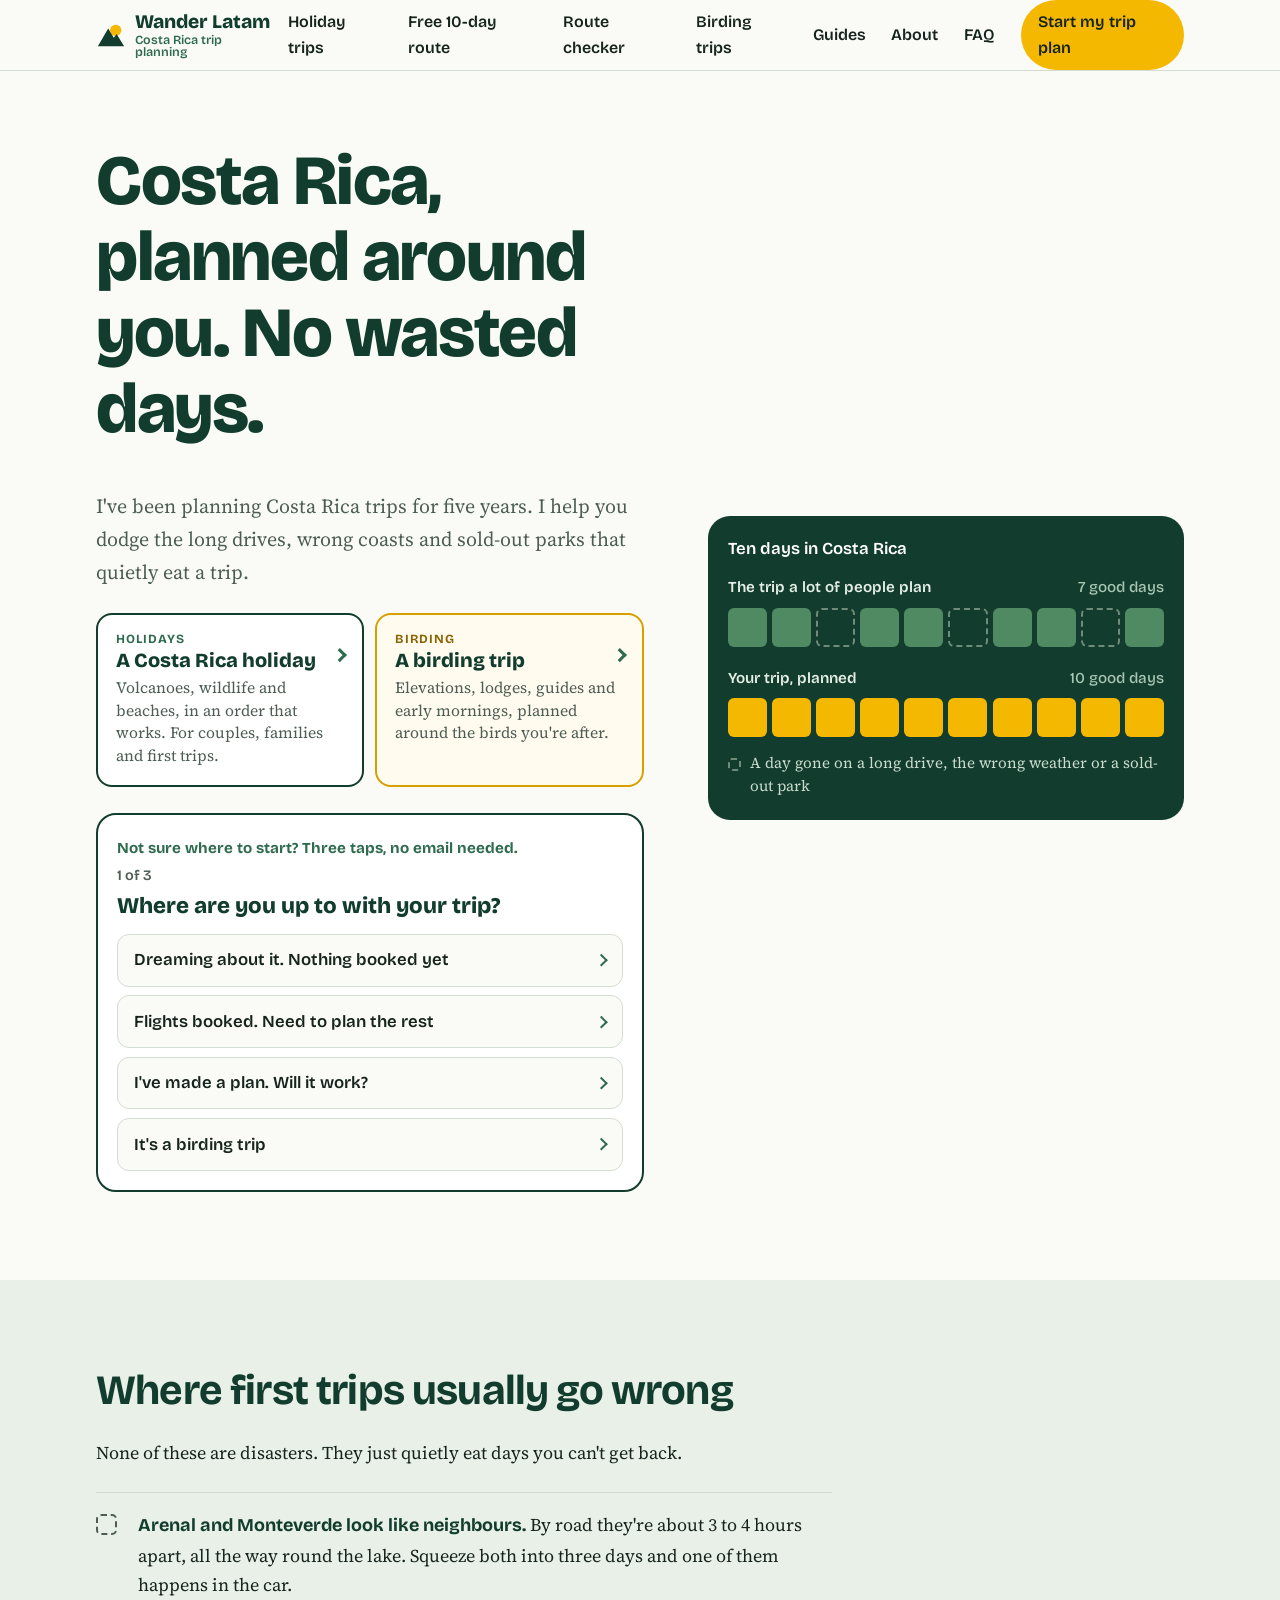
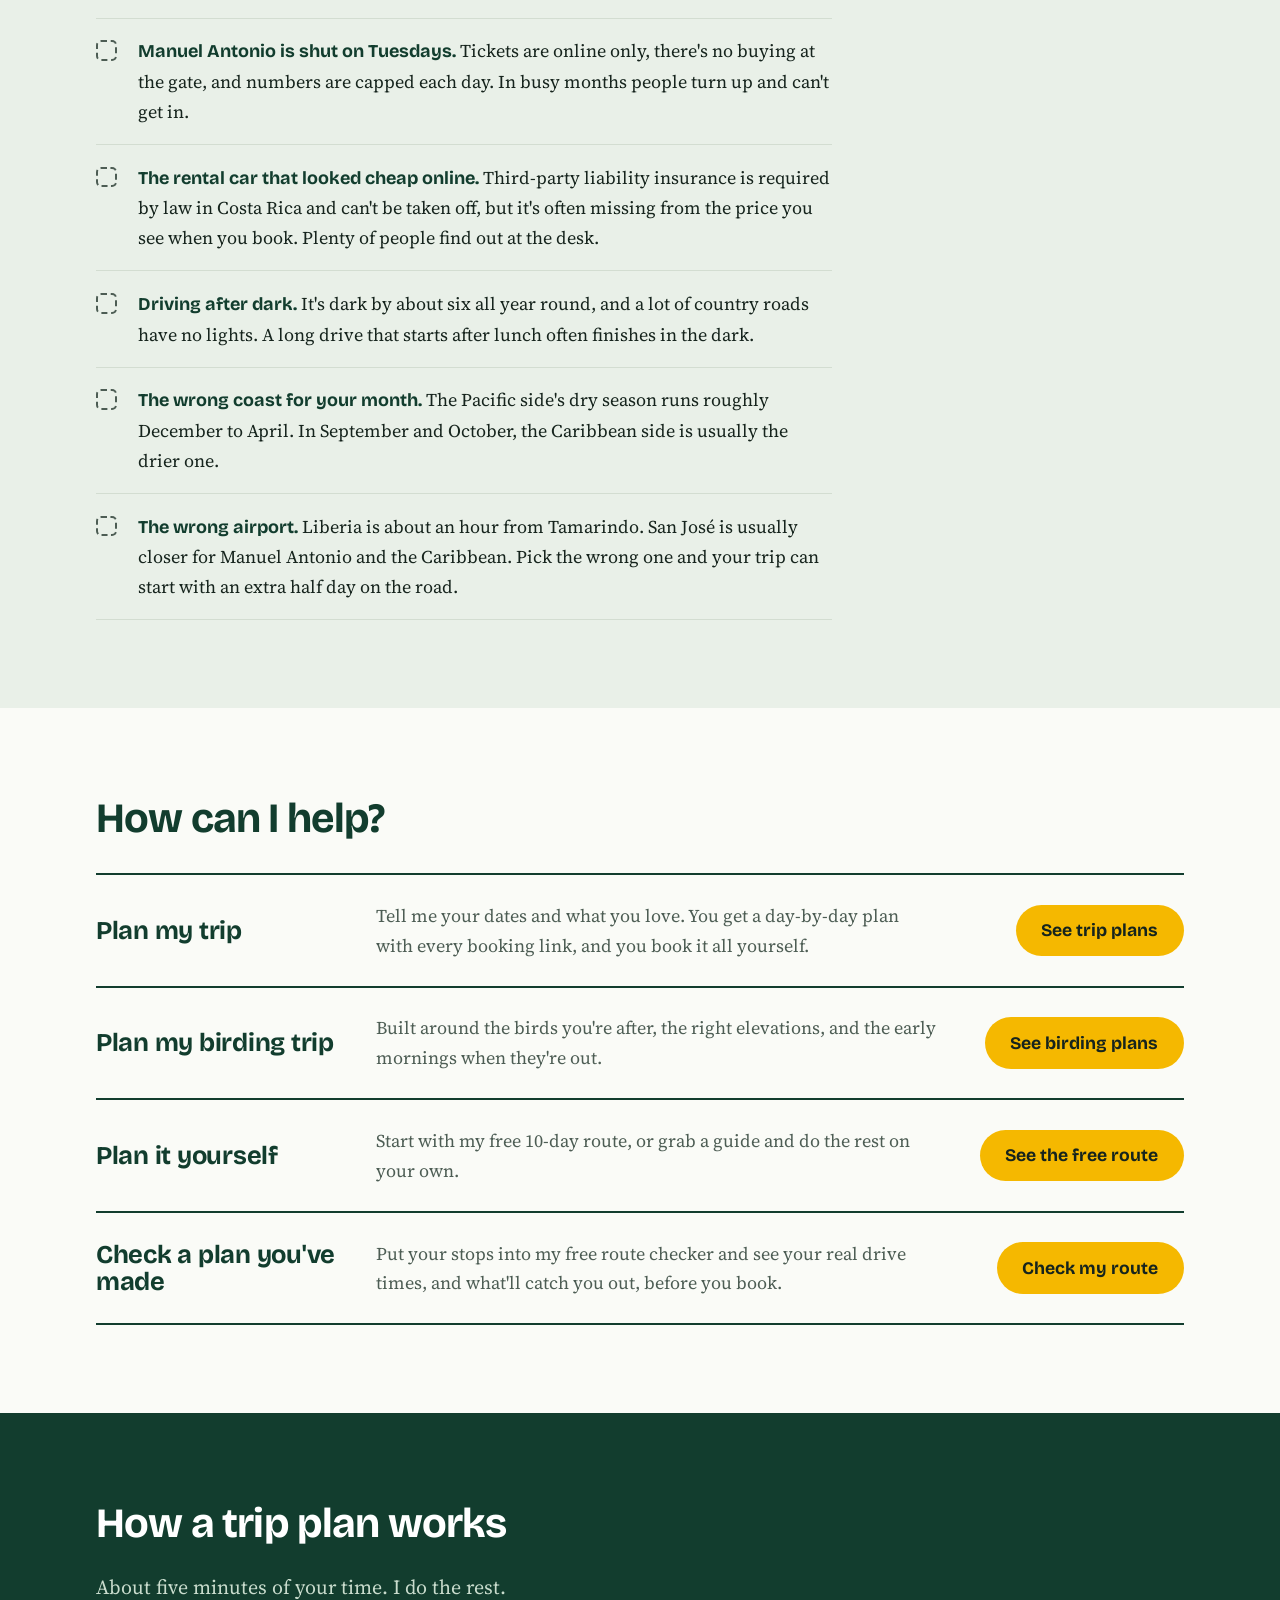
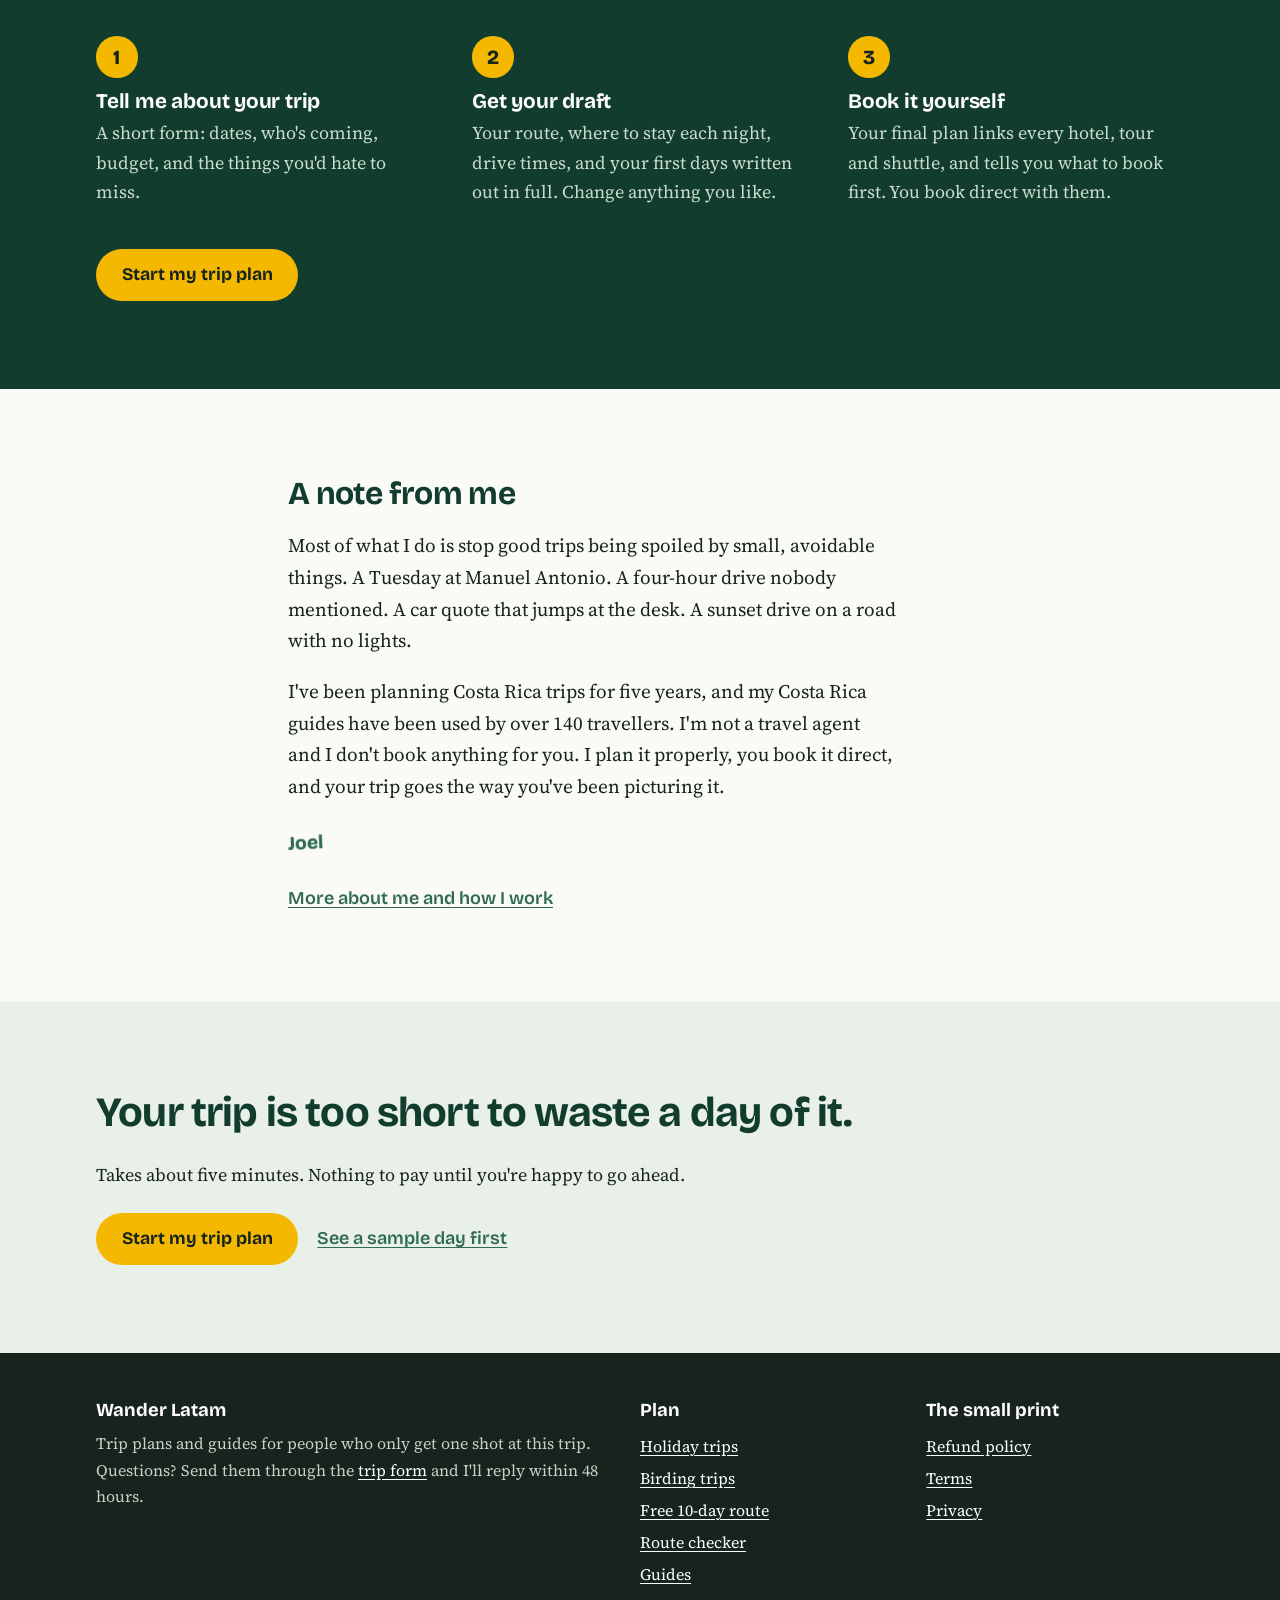
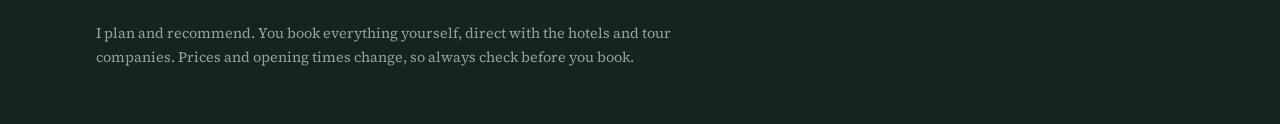
==== commit 2cdd9b7e: "Separate holiday and birding sections Co-Authored-By: Claude Opus 5.5 <noreply@anthropic.com> Claude" ====
--- a/index.html
+++ b/index.html
@@ -23,14 +23,18 @@
     <div>
       <h1>Costa Rica, planned around you. No wasted days.</h1>
       <p class="lead">I've been planning Costa Rica trips for five years. I help you dodge the long drives, wrong coasts and sold-out parks that quietly eat a trip.</p>
+      <div class="paths">
+        <a class="path" href="plan.html"><span class="path-tag">Holidays</span><b>A Costa Rica holiday</b><span>Volcanoes, wildlife and beaches, in an order that works. For couples, families and first trips.</span></a>
+        <a class="path path-bird" href="birding.html"><span class="path-tag">Birding</span><b>A birding trip</b><span>Elevations, lodges, guides and early mornings, planned around the birds you're after.</span></a>
+      </div>
       <div class="chooser" id="chooser" aria-live="polite">
-        <p class="chooser-kicker">Start here. Three taps, no email needed.</p>
+        <p class="chooser-kicker">Not sure where to start? Three taps, no email needed.</p>
         <div data-chooser-body>
           <div class="opts">
             <a class="opt" href="route.html">Dreaming about it. Nothing booked yet</a>
             <a class="opt" href="plan.html#form">Flights booked. Need to plan the rest</a>
             <a class="opt" href="check.html">I've made a plan. Will it work?</a>
-            <a class="opt" href="birding.html">It's a birding trip</a>
+            <a class="opt" href="birding.html#form">It's a birding trip</a>
           </div>
         </div>
       </div>
--- a/assets/style.css
+++ b/assets/style.css
@@ -781,3 +781,23 @@
 .share-row{display:flex;flex-wrap:wrap;align-items:center;gap:0.8rem;margin:1.5rem 0 0}
 .share-msg{font-size:0.95rem;color:var(--moss);word-break:break-all}
 .trip-key li.t-full,.trip-key li.t-short,.trip-key li.t-half,.trip-key li.t-lost{background:none;border:0;color:var(--muted)}
+.paths{display:grid;gap:0.7rem;margin-top:1.5rem;max-width:36rem}
+@media (min-width:600px){.paths{grid-template-columns:1fr 1fr}}
+.path{display:block;text-decoration:none;color:var(--ink);background:#fff;border:2px solid var(--canopy);border-radius:16px;padding:1rem 1.1rem 1.1rem;position:relative}
+.path:hover{background:var(--mist);color:var(--ink)}
+.path b{display:block;font:800 1.25rem var(--display);color:var(--canopy);margin:0.15rem 0 0.3rem;padding-right:1.5rem}
+.path span{display:block;font-size:0.98rem;color:var(--muted);line-height:1.45}
+.path .path-tag{font:700 0.78rem var(--display);text-transform:uppercase;letter-spacing:0.08em;color:var(--moss)}
+.path::after{content:"";position:absolute;right:1.1rem;top:2.2rem;width:0.6rem;height:0.6rem;border-right:3px solid var(--moss);border-top:3px solid var(--moss);transform:rotate(45deg)}
+.path-bird{border-color:var(--toucan-deep);background:#fffbef}
+.path-bird .path-tag{color:#8a6400}
+.subnav{background:var(--canopy);overflow-x:auto;-webkit-overflow-scrolling:touch}
+.subnav .wrap{display:flex;gap:1.2rem;align-items:center;white-space:nowrap;min-height:2.9rem}
+.subnav a{color:#dfeae1;font:600 0.95rem var(--display);text-decoration:none}
+.subnav a[aria-current="page"],.subnav a:hover{color:var(--toucan)}
+.subnav-label{font:800 0.8rem var(--display);text-transform:uppercase;letter-spacing:0.1em;color:var(--toucan)}
+body.birding{font-size:1.22rem;line-height:1.7}
+body.birding .lead{font-size:1.32rem}
+body.birding .price-note,body.birding .hint{font-size:1.02rem}
+body.birding .choice span,body.birding .field input,body.birding .field select,body.birding .field textarea{font-size:1.12rem}
+.trust-line{font-family:var(--display);font-weight:600;color:var(--moss);margin-top:1.2rem}
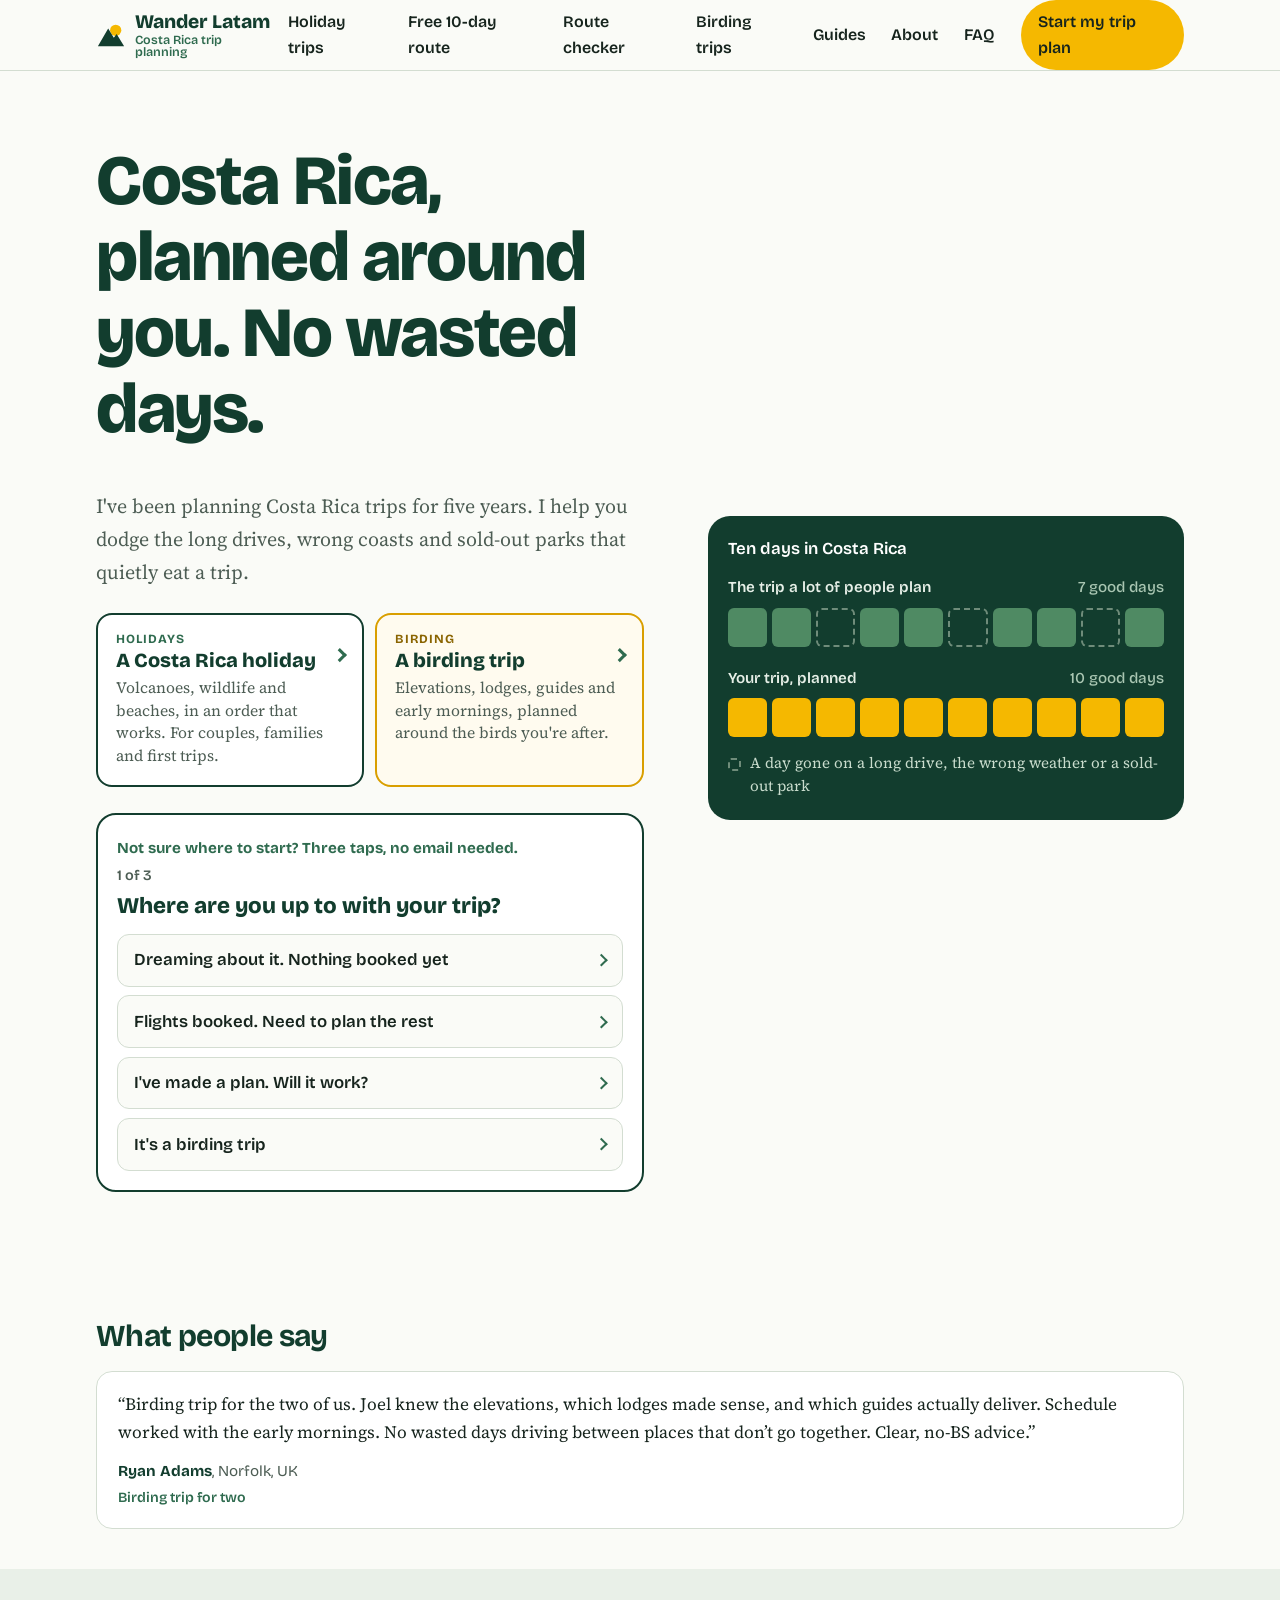
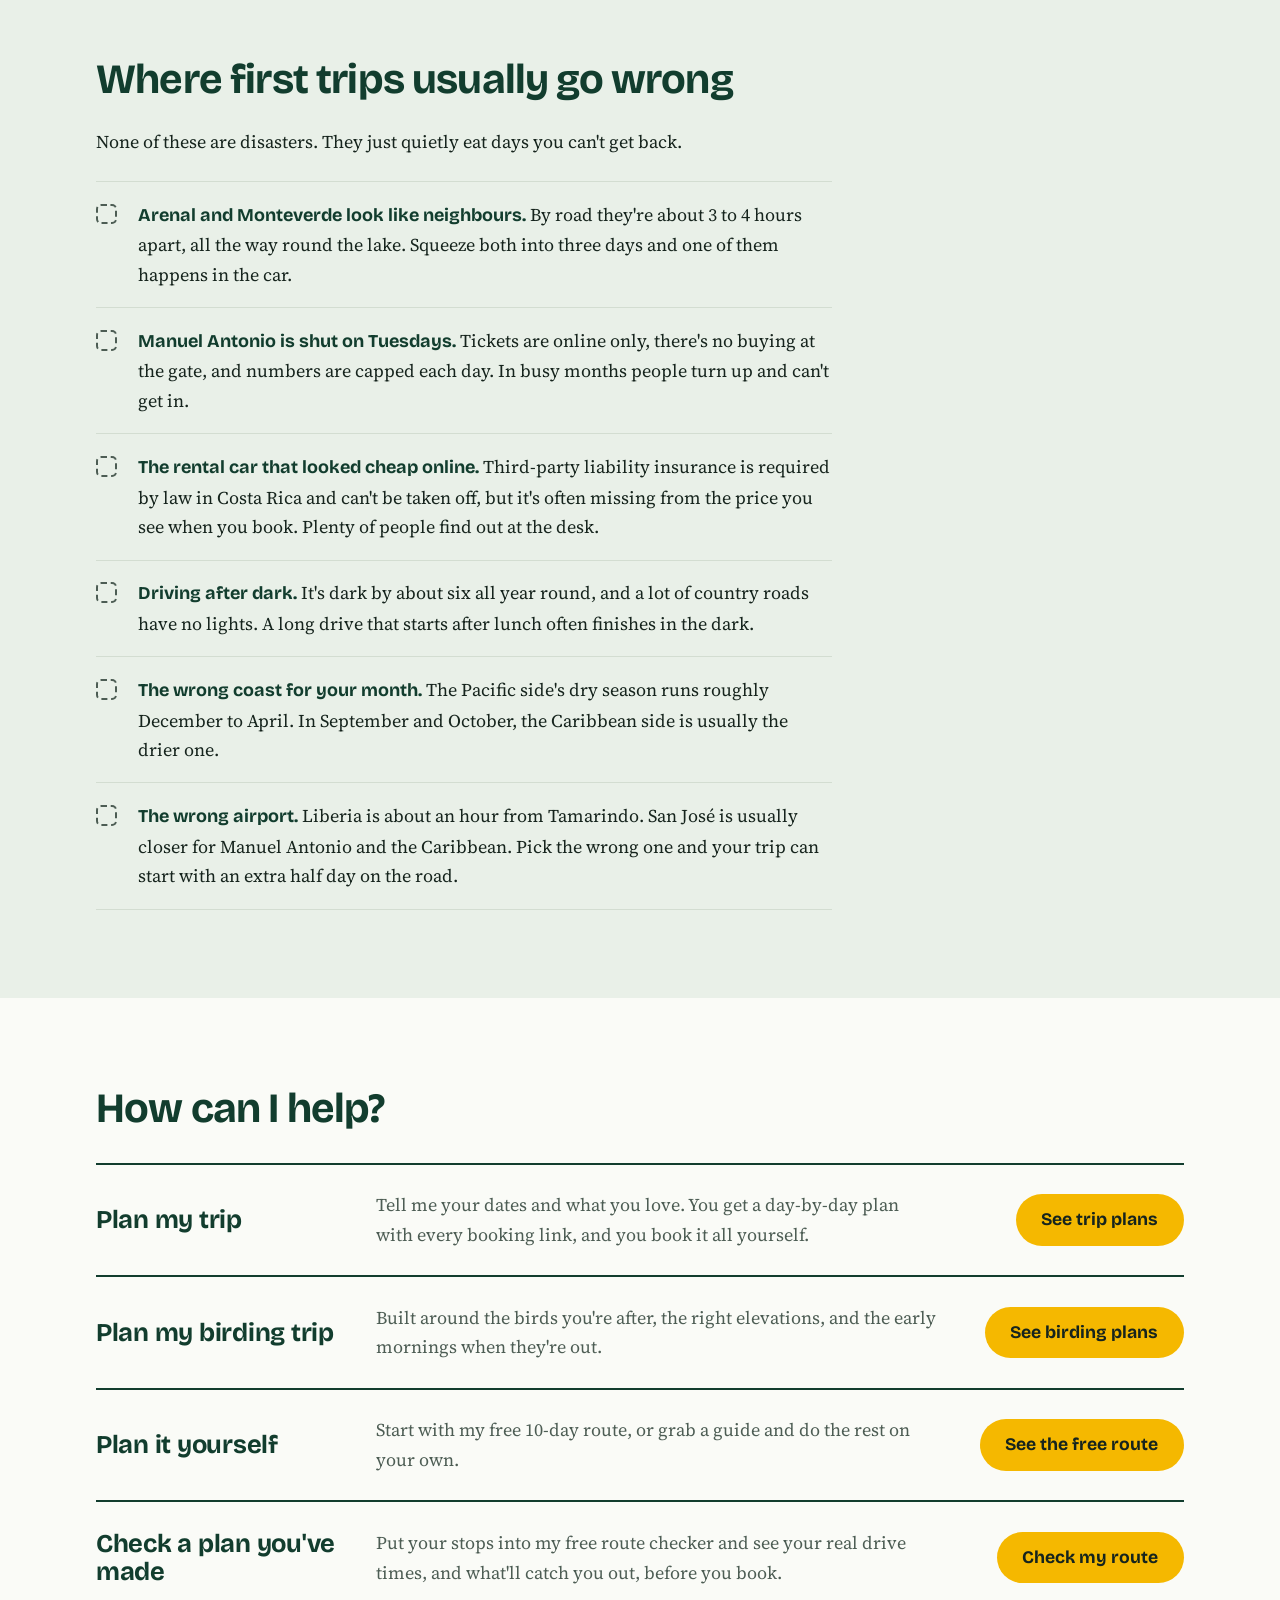
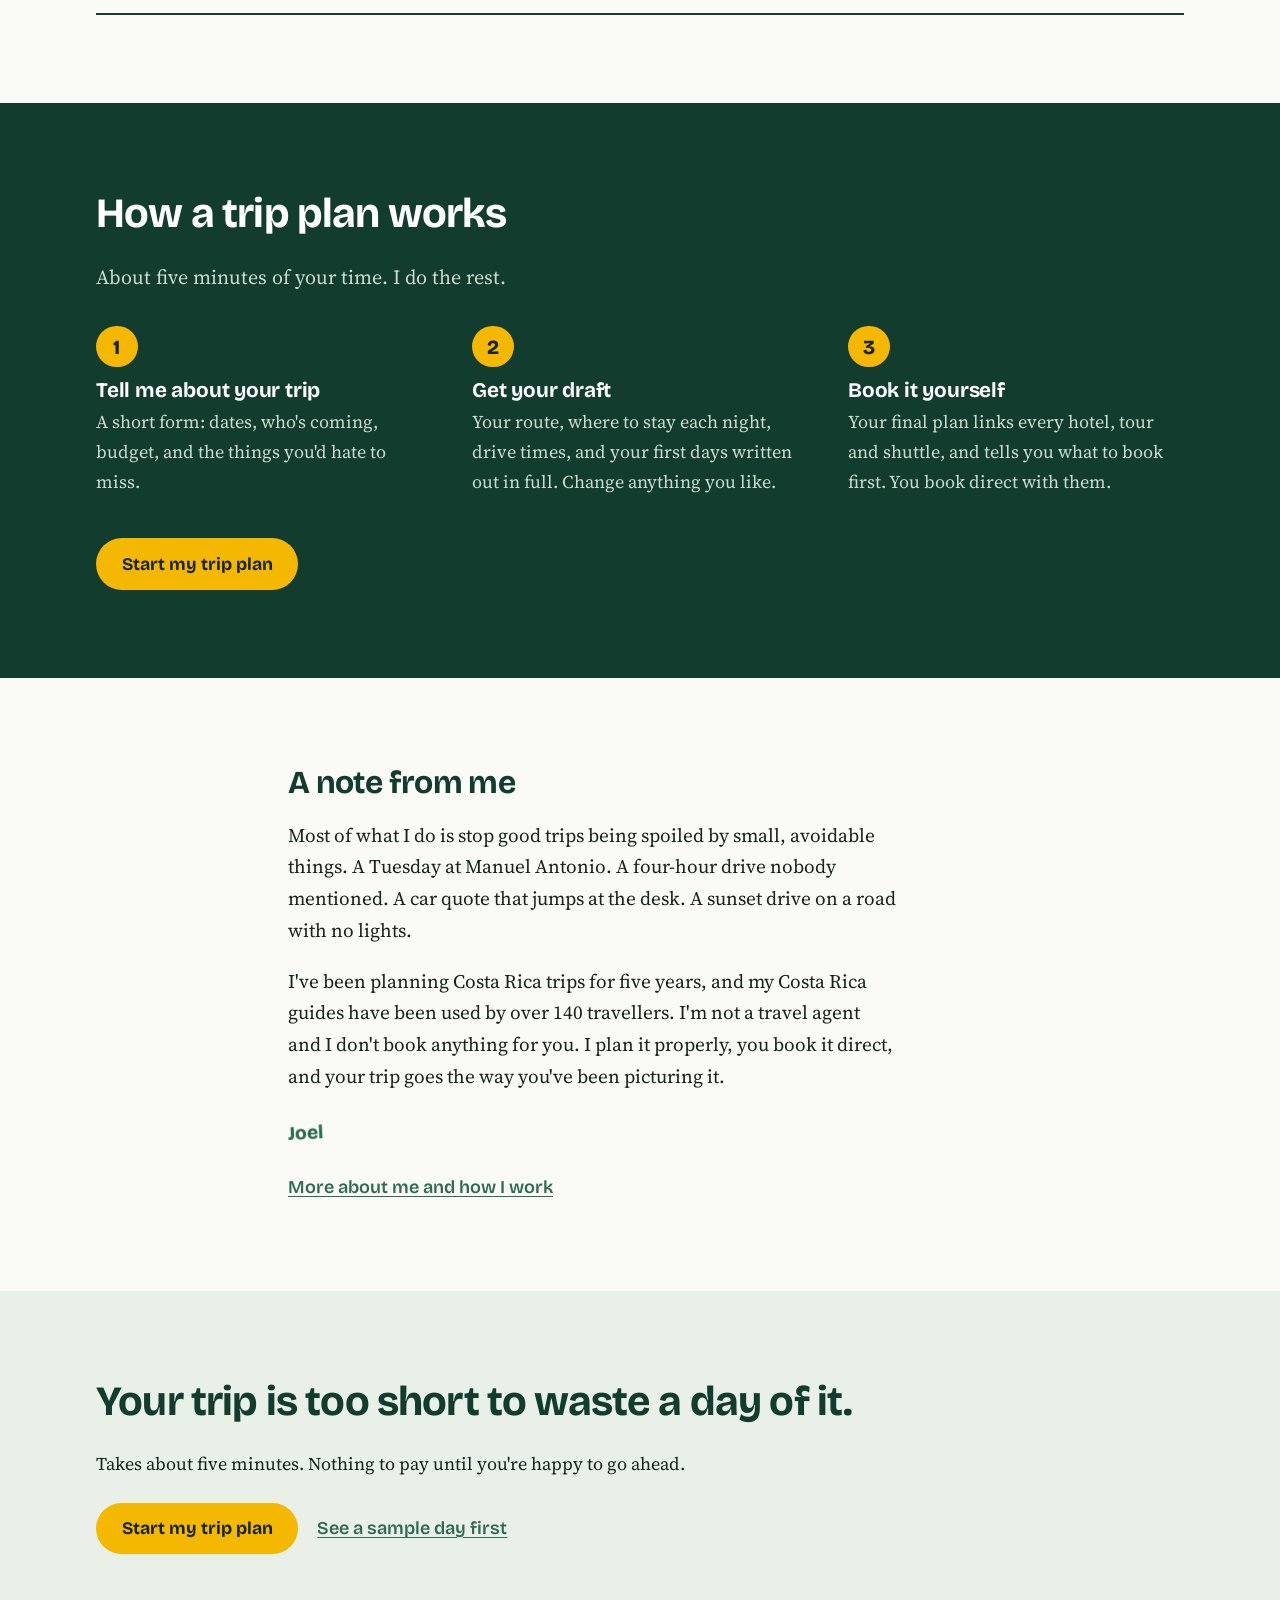
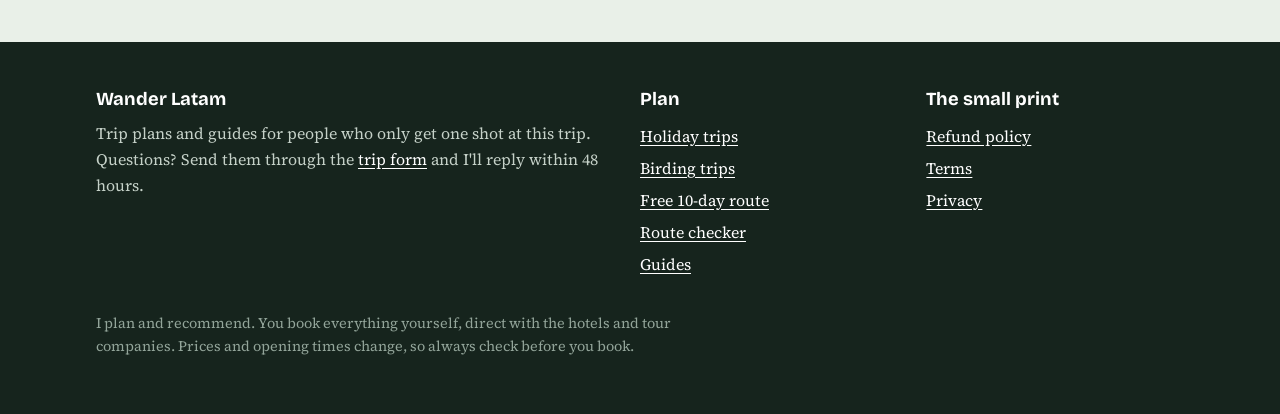
==== commit 68d314d2: "Add first client review Co-Authored-By: Claude Opus 5.5 <noreply@anthropic.com> Claude-Session: http" ====
--- a/index.html
+++ b/index.html
@@ -54,6 +54,7 @@
   </div>
 </section>
 
+<section class="reviews-band"><div class="wrap"><h2>What people say</h2><div class="reviews"><figure class="review"><blockquote>“Birding trip for the two of us. Joel knew the elevations, which lodges made sense, and which guides actually deliver. Schedule worked with the early mornings. No wasted days driving between places that don’t go together. Clear, no-BS advice.”</blockquote><figcaption><b>Ryan Adams</b>, Norfolk, UK<span>Birding trip for two</span></figcaption></figure></div></div></section>
 <section class="band-mist">
   <div class="wrap">
     <h2>Where first trips usually go wrong</h2>
--- a/assets/style.css
+++ b/assets/style.css
@@ -801,3 +801,28 @@
 body.birding .price-note,body.birding .hint{font-size:1.02rem}
 body.birding .choice span,body.birding .field input,body.birding .field select,body.birding .field textarea{font-size:1.12rem}
 .trust-line{font-family:var(--display);font-weight:600;color:var(--moss);margin-top:1.2rem}
+.bird-group{border:0;padding:0;margin:0 0 1.3rem}
+.bird-group legend{font:700 1rem var(--display);color:var(--moss);margin-bottom:0.5rem;padding:0}
+.bird-group{display:flex;flex-wrap:wrap;gap:0.45rem}
+.bird{display:inline-flex;align-items:center;gap:0.45rem;border:1.5px solid var(--line);border-radius:999px;padding:0.45rem 0.85rem;cursor:pointer;background:#fff;font:600 0.98rem var(--display);color:var(--ink)}
+.bird input{width:1.05rem;height:1.05rem;accent-color:var(--moss);margin:0}
+.bird:has(input:checked){border-color:var(--moss);background:var(--mist)}
+.bird-stops{list-style:none;padding:0;margin:1.4rem 0;display:grid;gap:1rem}
+.bird-stop{background:#fff;border:1px solid var(--line);border-left:6px solid var(--toucan);border-radius:12px;padding:1rem 1.1rem}
+.bird-stop h3{margin:0.1rem 0 0.2rem}
+.bird-stop .nights{font:700 0.9rem var(--display);color:var(--moss);margin:0}
+.band-line{color:var(--muted);margin:0 0 0.5rem;font-size:1rem}
+.bird-list{margin:0 0 0.4rem;padding-left:1.2rem}
+.bird-notes{font-size:1rem;color:var(--muted);margin:0}
+.bird-season{background:#fff6dc;border-left:5px solid var(--toucan);padding:0.8rem 1rem;border-radius:0 10px 10px 0;margin:0 0 1rem}
+.finder-plug{background:#fff;border:1.5px dashed var(--moss);border-radius:12px;padding:0.8rem 1rem;max-width:36rem}
+.score span{text-transform:none}
+.reviews-band{padding:2.5rem 0}
+.reviews-band h2{font-size:clamp(1.4rem,3.6vw,1.9rem)}
+.reviews{display:grid;gap:1rem;max-width:46rem}
+@media (min-width:900px){.reviews{grid-template-columns:repeat(auto-fit,minmax(20rem,1fr));max-width:none}}
+.review{margin:0;background:#fff;border:1px solid var(--line);border-radius:16px;padding:1.2rem 1.3rem;position:relative}
+.review blockquote{margin:0 0 0.8rem;font-size:1.08rem;line-height:1.6}
+.review figcaption{font-family:var(--display);font-size:0.95rem;color:var(--muted)}
+.review figcaption b{color:var(--canopy)}
+.review figcaption span{display:block;font-weight:600;color:var(--moss);font-size:0.88rem;margin-top:0.1rem}
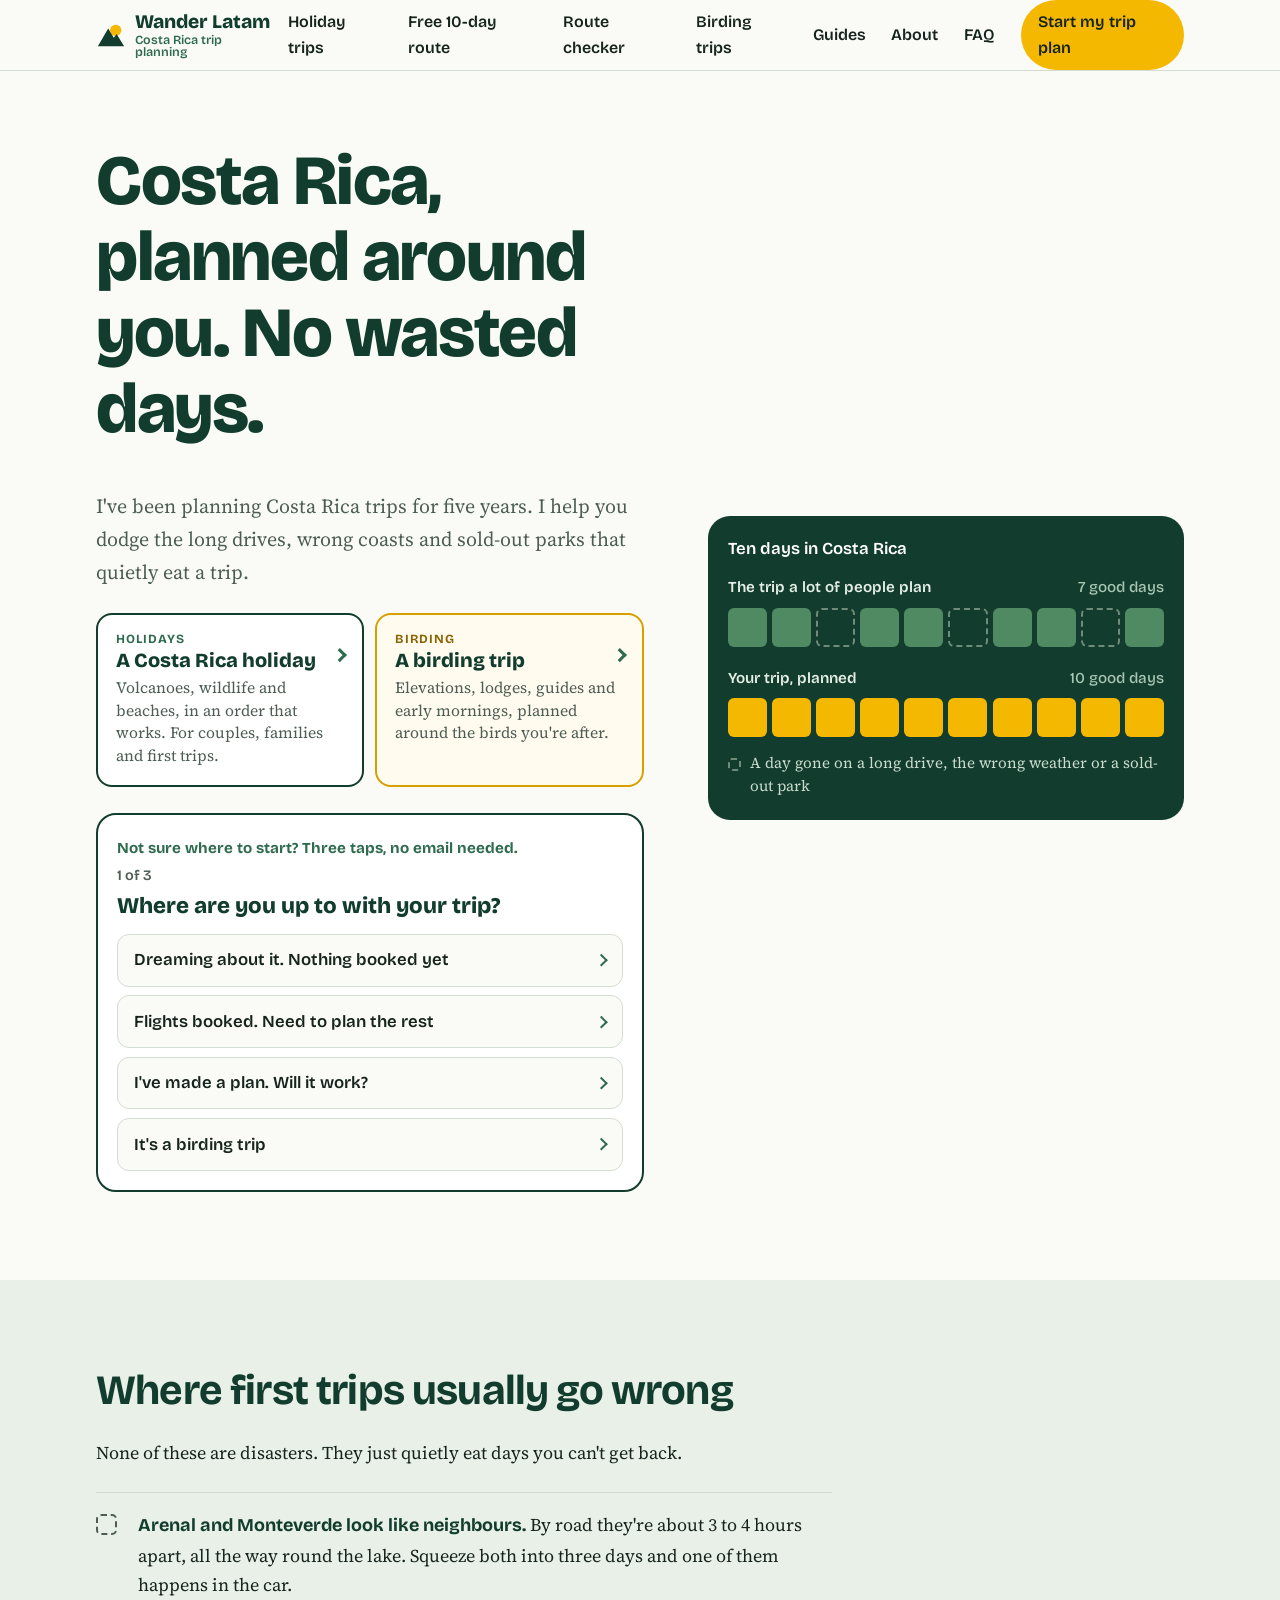
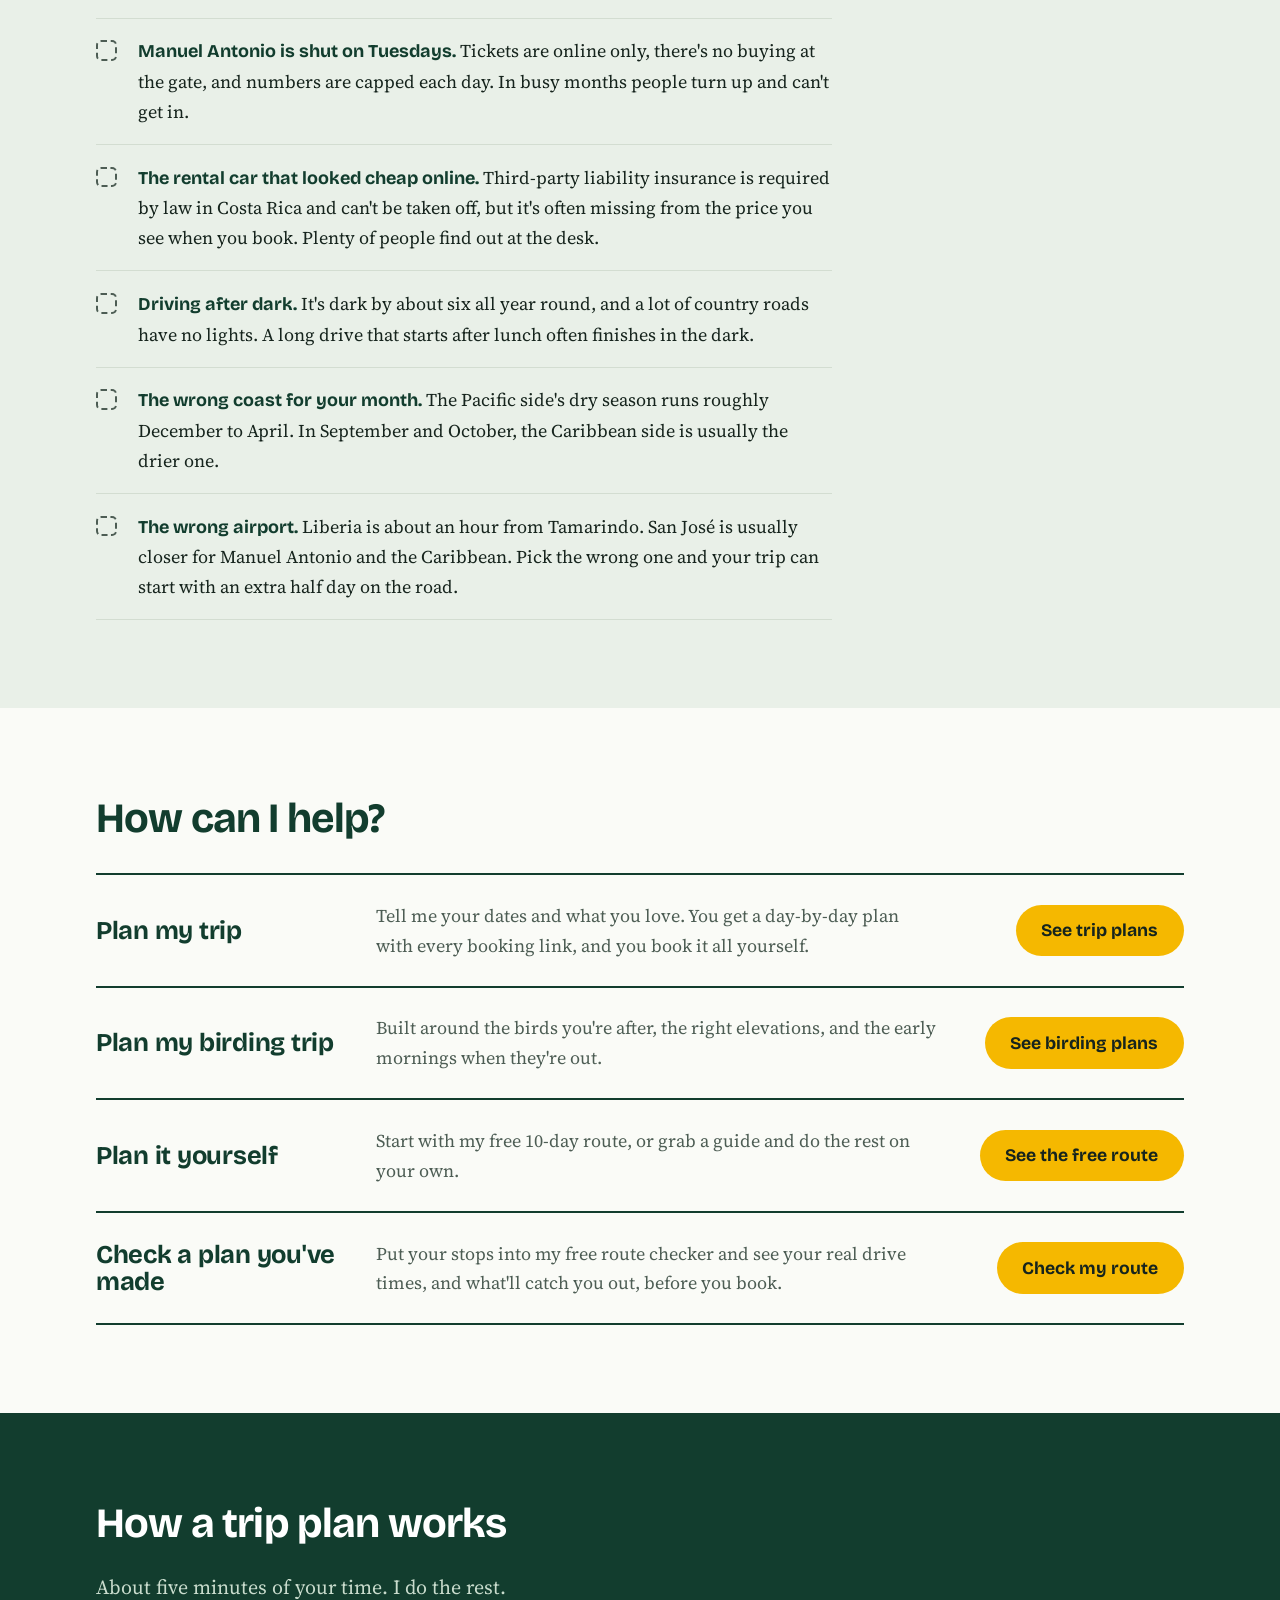
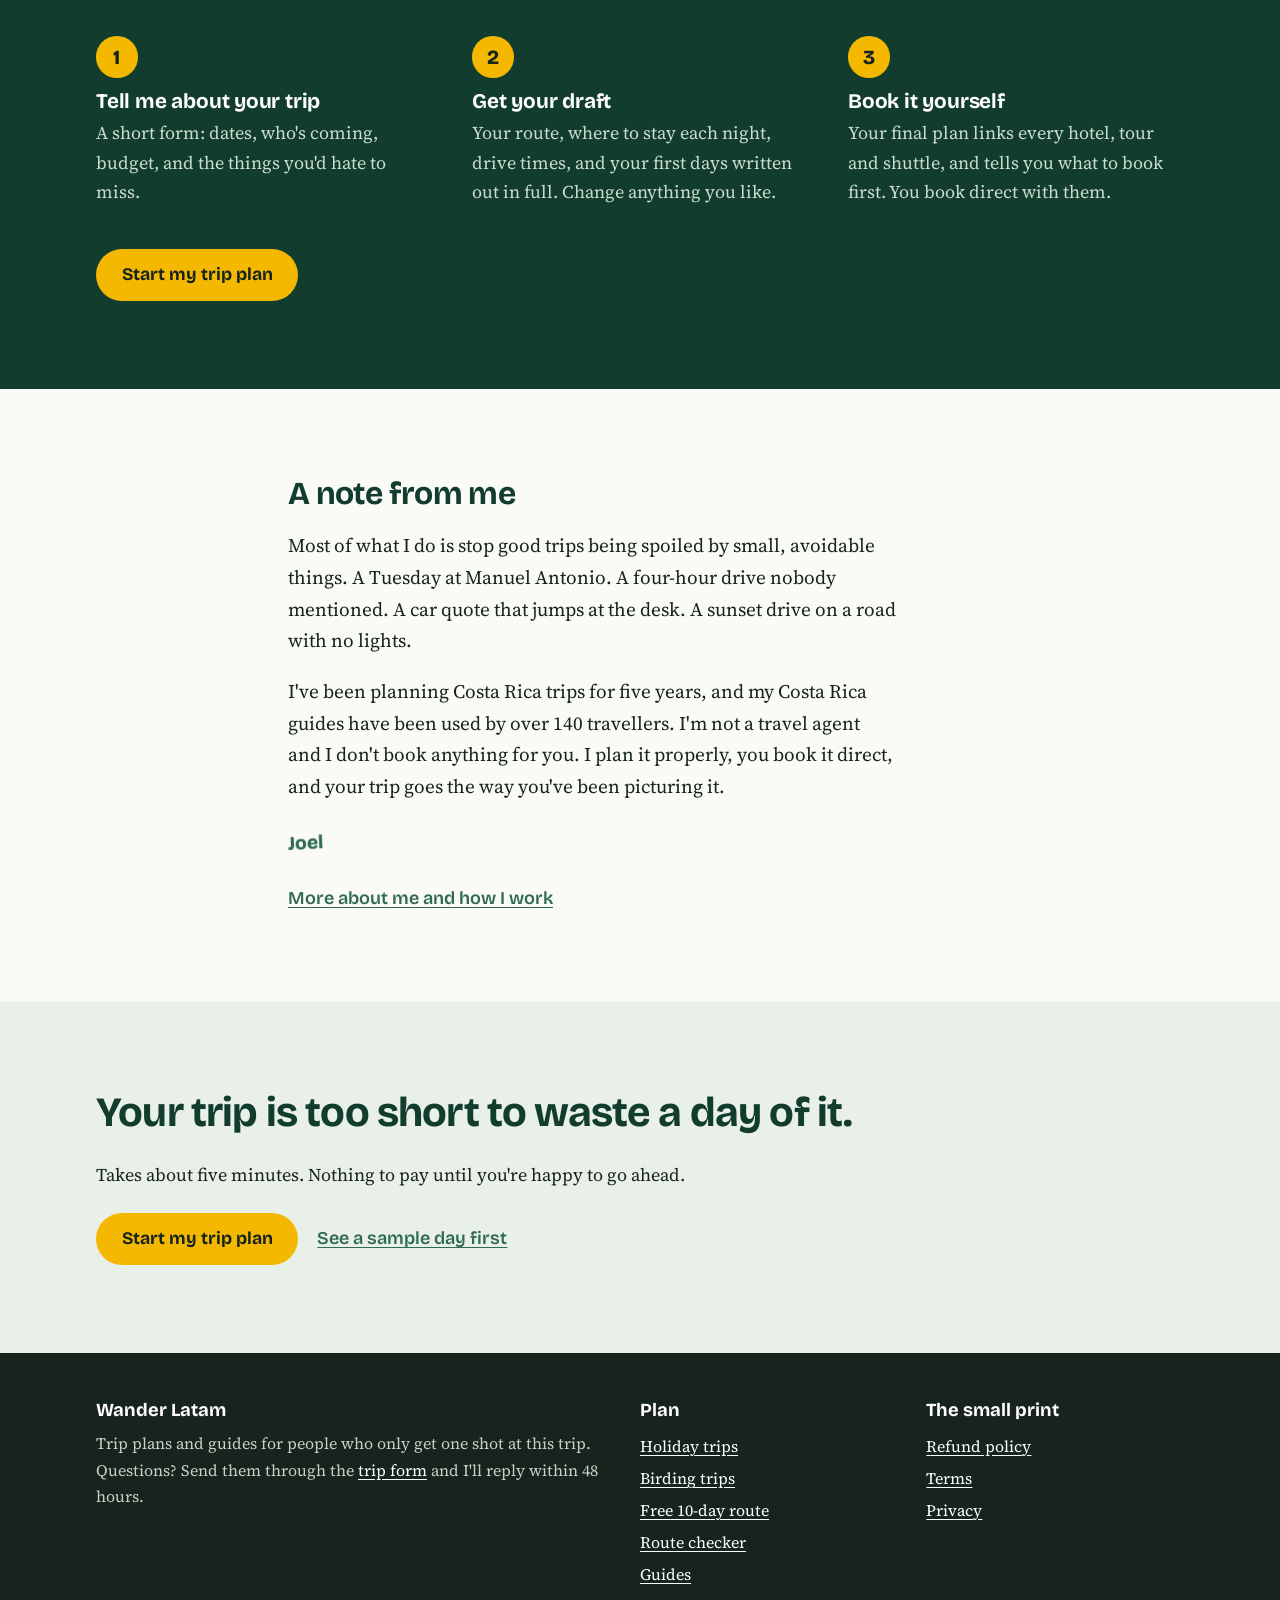
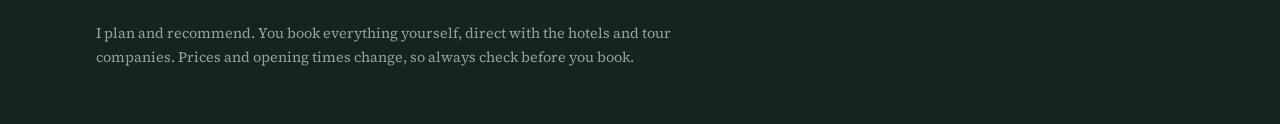
==== commit 6b83dac5: "Hold reviews until originals are confirmed Co-Authored-By: Claude Opus 5.5 <noreply@anthropic.com> C" ====
--- a/index.html
+++ b/index.html
@@ -54,7 +54,6 @@
   </div>
 </section>
 
-<section class="reviews-band"><div class="wrap"><h2>What people say</h2><div class="reviews"><figure class="review"><blockquote>“Birding trip for the two of us. Joel knew the elevations, which lodges made sense, and which guides actually deliver. Schedule worked with the early mornings. No wasted days driving between places that don’t go together. Clear, no-BS advice.”</blockquote><figcaption><b>Ryan Adams</b>, Norfolk, UK<span>Birding trip for two</span></figcaption></figure></div></div></section>
 <section class="band-mist">
   <div class="wrap">
     <h2>Where first trips usually go wrong</h2>
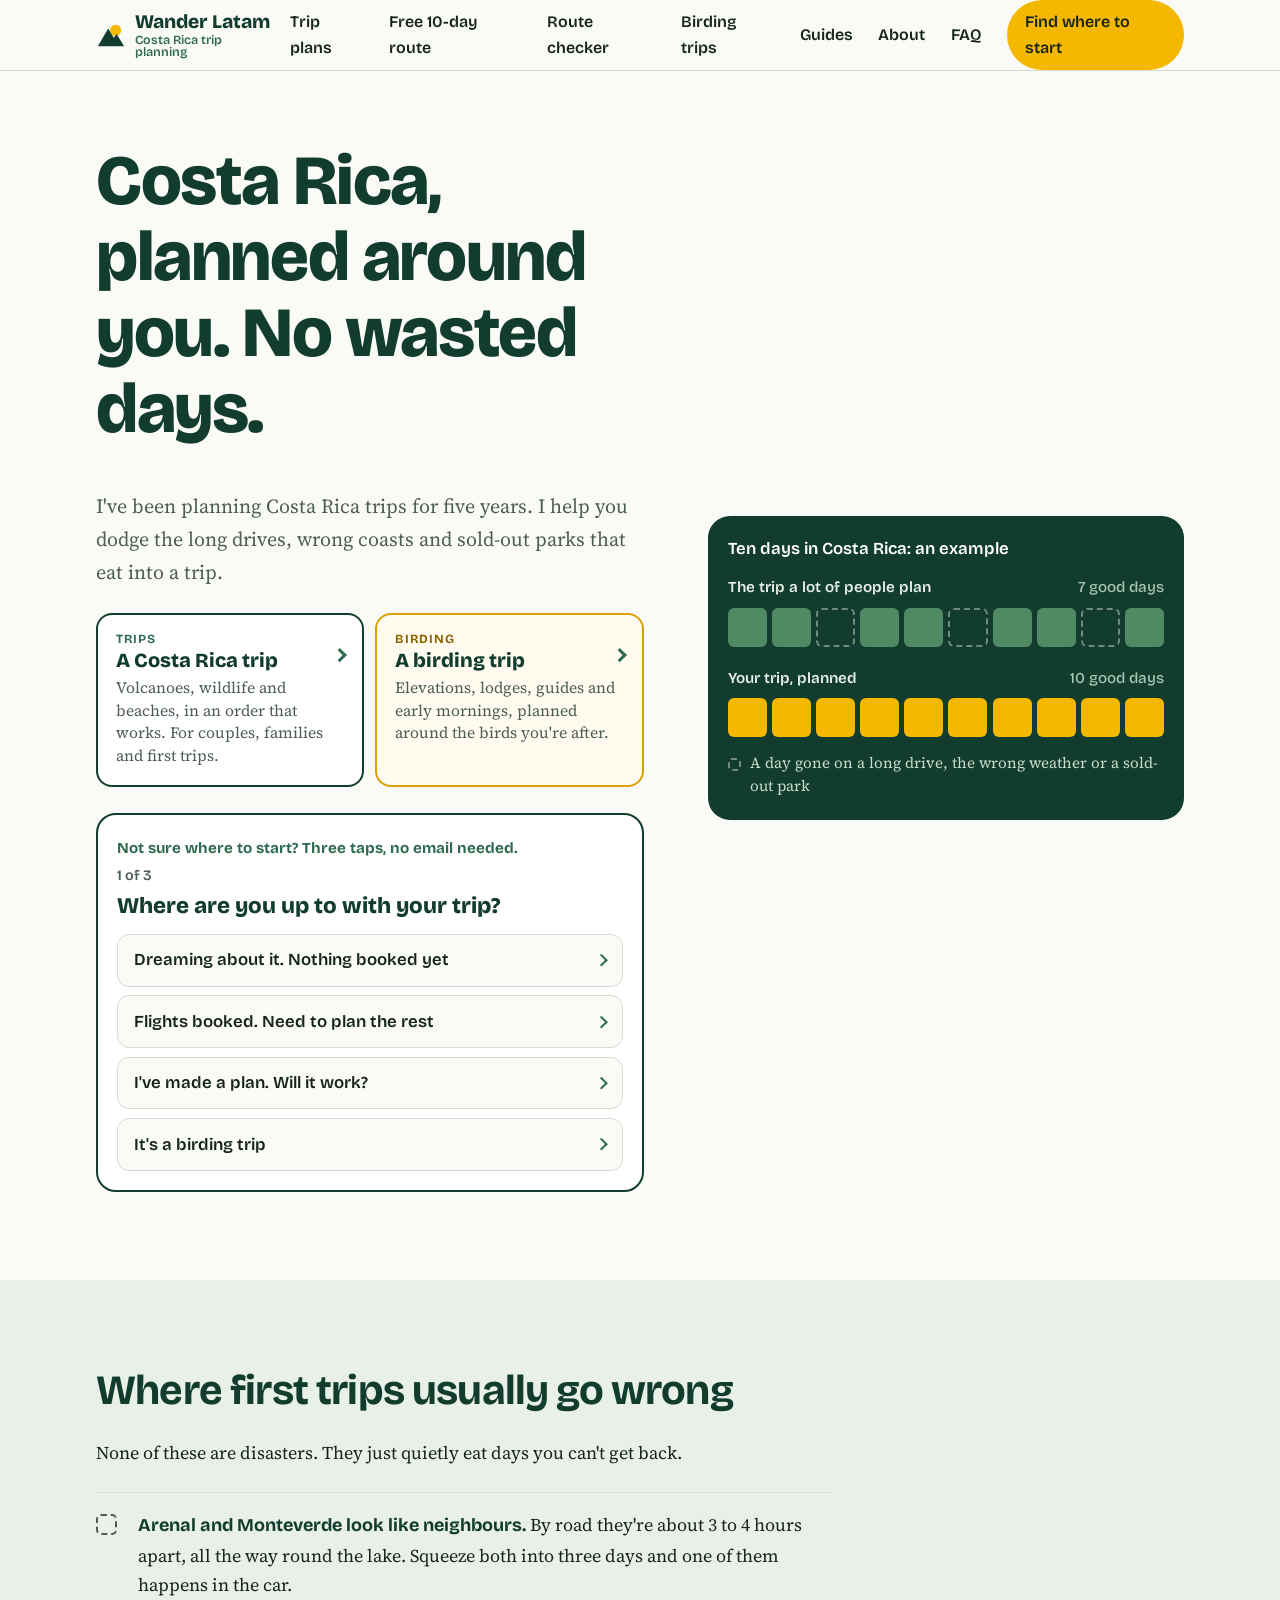
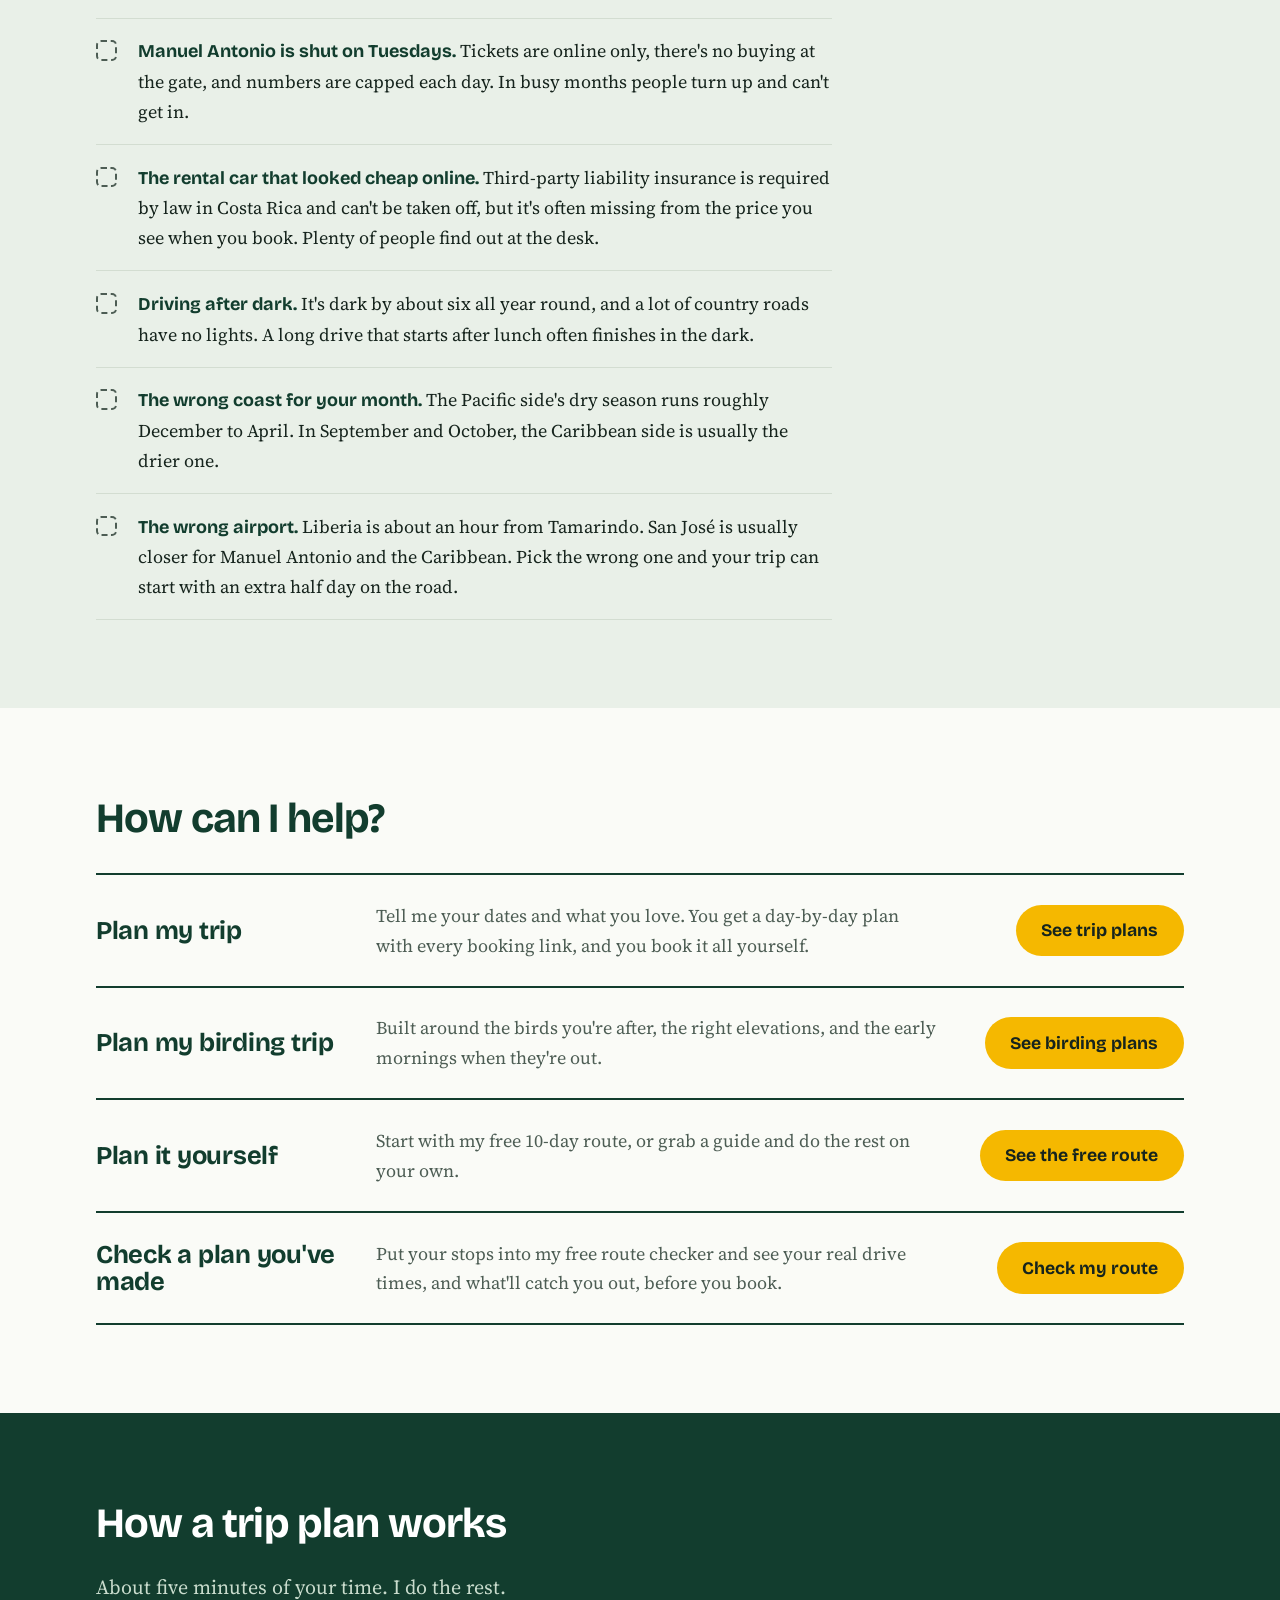
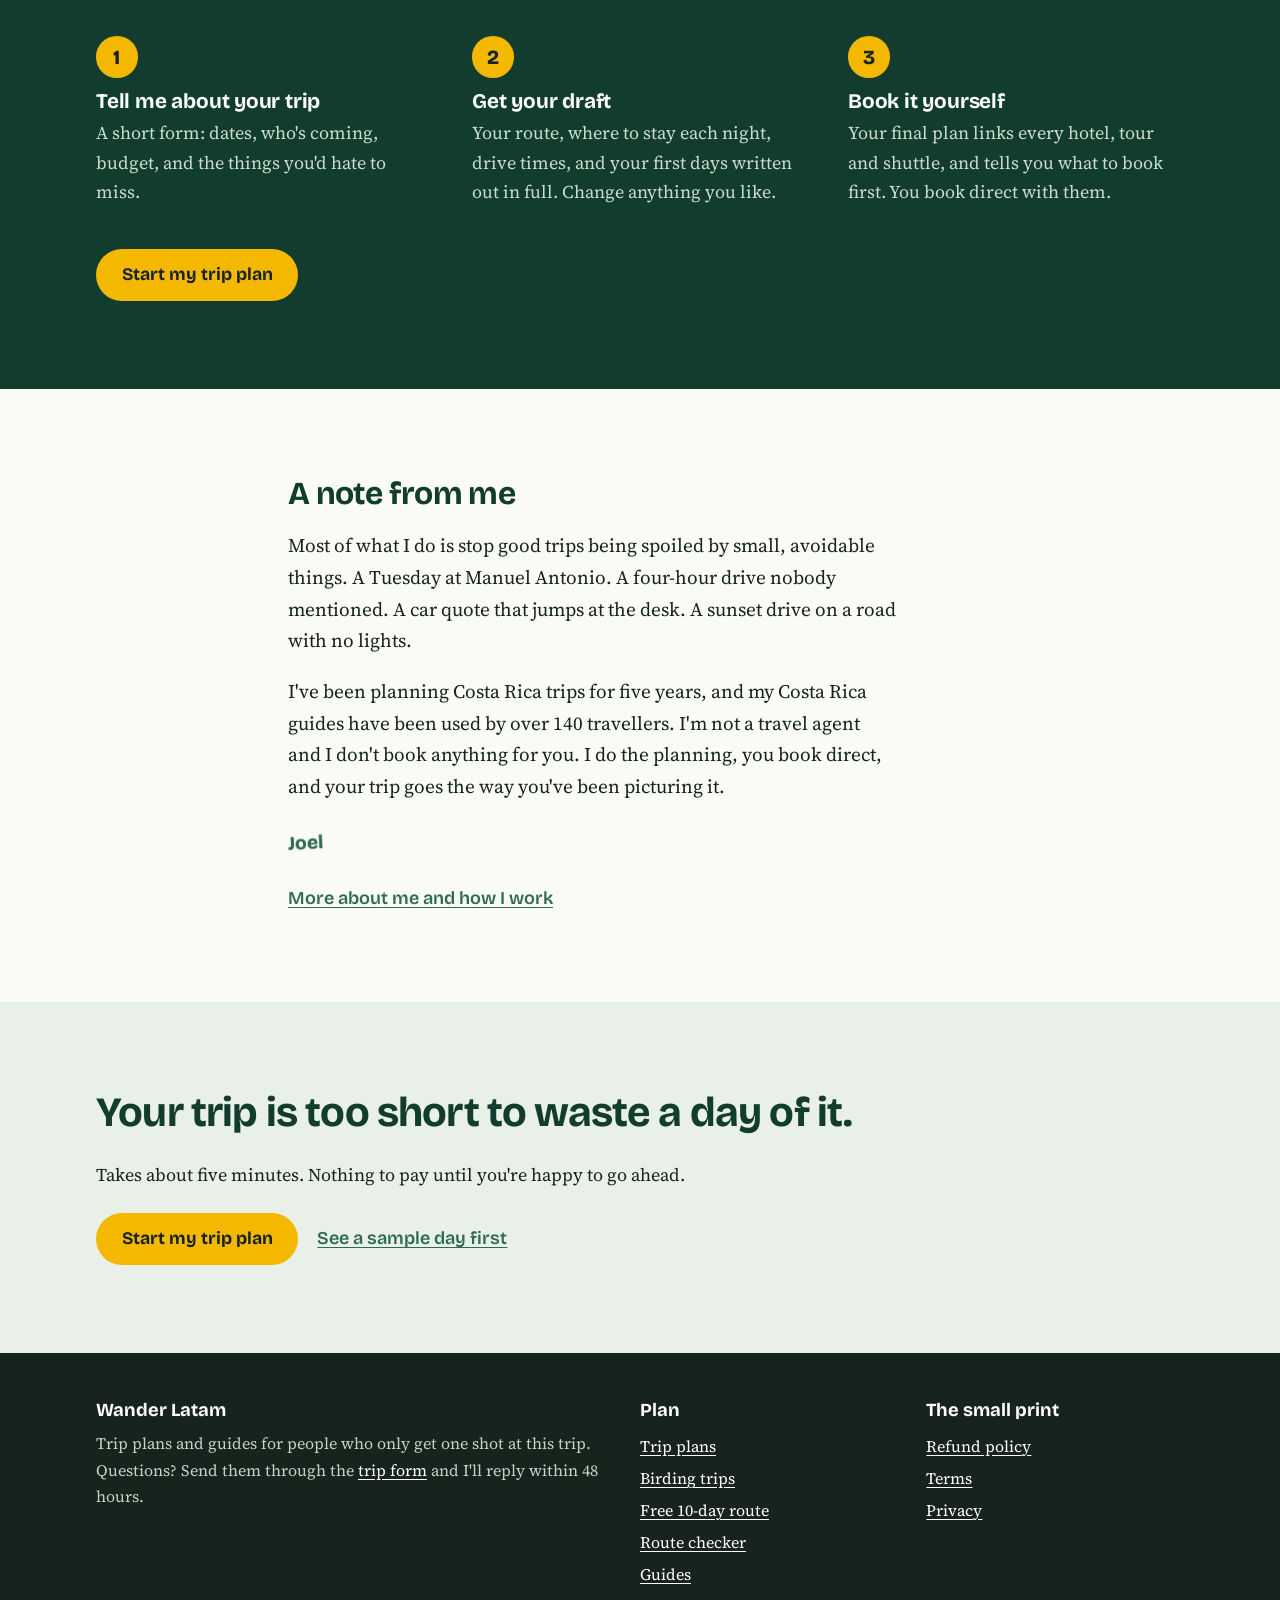
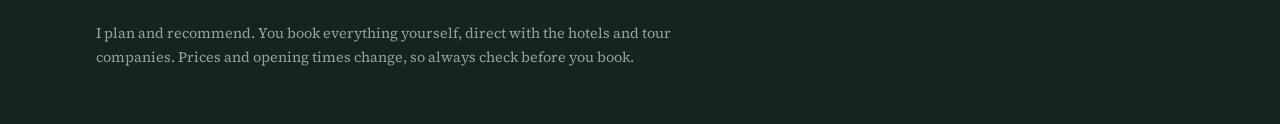
==== commit 7c302fcf: "Audit fixes: US wording, guarantees, delivery times, birding funnel, bird finder accuracy Co-Authore" ====
--- a/index.html
+++ b/index.html
@@ -22,9 +22,9 @@
   <div class="wrap hero-grid">
     <div>
       <h1>Costa Rica, planned around you. No wasted days.</h1>
-      <p class="lead">I've been planning Costa Rica trips for five years. I help you dodge the long drives, wrong coasts and sold-out parks that quietly eat a trip.</p>
+      <p class="lead">I've been planning Costa Rica trips for five years. I help you dodge the long drives, wrong coasts and sold-out parks that eat into a trip.</p>
       <div class="paths">
-        <a class="path" href="plan.html"><span class="path-tag">Holidays</span><b>A Costa Rica holiday</b><span>Volcanoes, wildlife and beaches, in an order that works. For couples, families and first trips.</span></a>
+        <a class="path" href="plan.html"><span class="path-tag">Trips</span><b>A Costa Rica trip</b><span>Volcanoes, wildlife and beaches, in an order that works. For couples, families and first trips.</span></a>
         <a class="path path-bird" href="birding.html"><span class="path-tag">Birding</span><b>A birding trip</b><span>Elevations, lodges, guides and early mornings, planned around the birds you're after.</span></a>
       </div>
       <div class="chooser" id="chooser" aria-live="polite">
@@ -40,7 +40,7 @@
       </div>
     </div>
     <div class="days" role="img" aria-label="Ten days in Costa Rica. The trip a lot of people plan loses about three days. A planned trip uses all ten.">
-      <h2>Ten days in Costa Rica</h2>
+      <h2>Ten days in Costa Rica: an example</h2>
       <div class="days-row">
         <div class="days-label"><span>The trip a lot of people plan</span><span>7 good days</span></div>
         <ul class="day-tiles"><li></li><li></li><li class="lost"></li><li></li><li></li><li class="lost"></li><li></li><li></li><li class="lost"></li><li></li></ul>
@@ -114,7 +114,7 @@
   <div class="narrow note">
     <h2>A note from me</h2>
     <p>Most of what I do is stop good trips being spoiled by small, avoidable things. A Tuesday at Manuel Antonio. A four-hour drive nobody mentioned. A car quote that jumps at the desk. A sunset drive on a road with no lights.</p>
-    <p>I've been planning Costa Rica trips for five years, and my Costa Rica guides have been used by over 140 travellers. I'm not a travel agent and I don't book anything for you. I plan it properly, you book it direct, and your trip goes the way you've been picturing it.</p>
+    <p>I've been planning Costa Rica trips for five years, and my Costa Rica guides have been used by over 140 travellers. I'm not a travel agent and I don't book anything for you. I do the planning, you book direct, and your trip goes the way you've been picturing it.</p>
     <p class="sign">Joel</p>
     <div class="btn-row"><a class="quiet-link" href="about.html">More about me and how I work</a></div>
   </div>
@@ -128,6 +128,6 @@
   </div>
 </section>
 </main>
-<div id="site-foot"></div>
+<div id="site-foot" data-cta="#chooser" data-cta-label="Find where to start"></div>
 </body>
 </html>
--- a/assets/style.css
+++ b/assets/style.css
@@ -826,3 +826,6 @@
 .review figcaption{font-family:var(--display);font-size:0.95rem;color:var(--muted)}
 .review figcaption b{color:var(--canopy)}
 .review figcaption span{display:block;font-weight:600;color:var(--moss);font-size:0.88rem;margin-top:0.1rem}
+body.no-sticky{padding-bottom:0}
+.trip-form{scroll-margin-top:5rem}
+.subnav .wrap{flex-wrap:wrap;white-space:normal;gap:0.35rem 1.1rem;padding:0.55rem 0}
